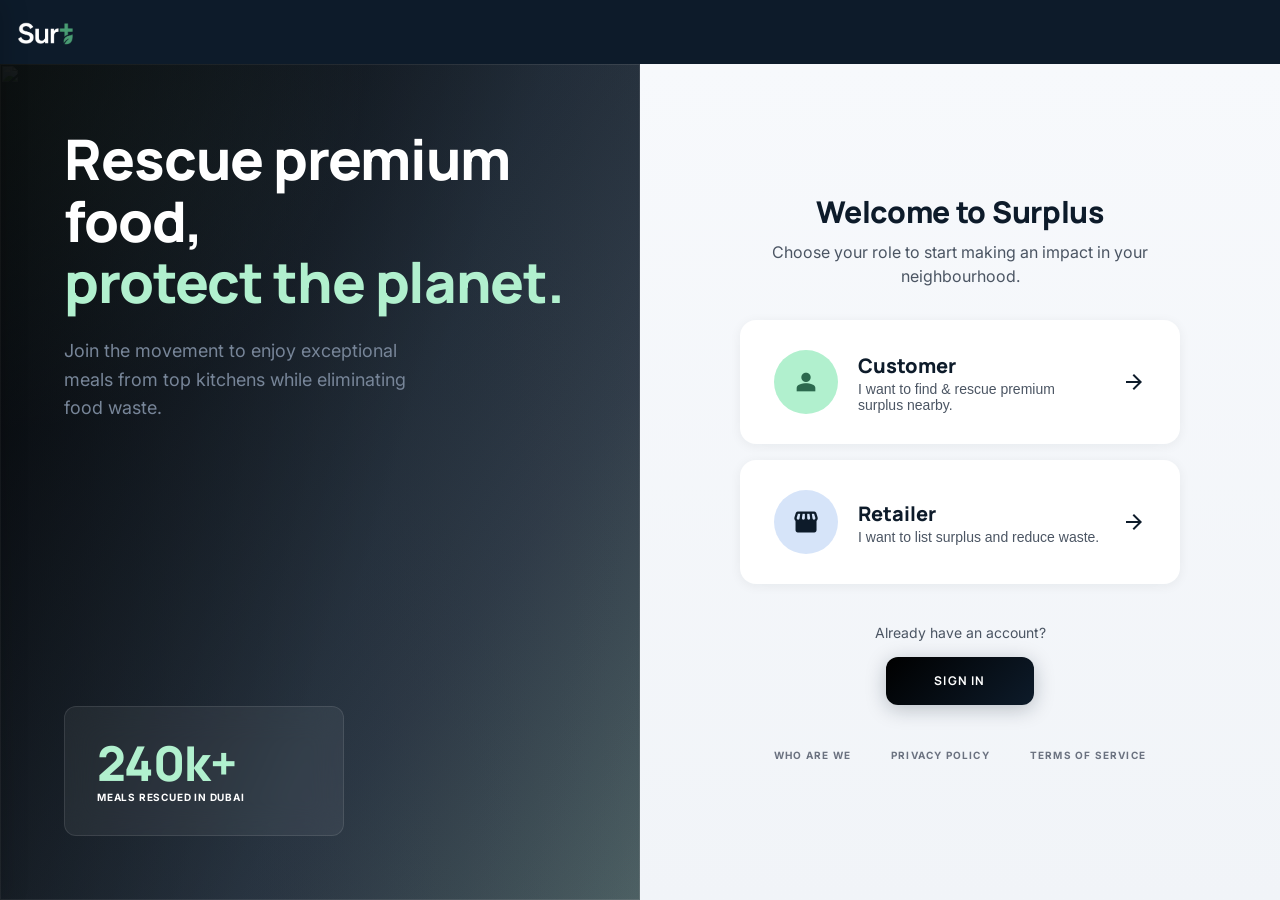
==== index.html @ e157e880 "mobile layout of fun fact box fixed" ====
<!DOCTYPE html>
<html lang="en">

<head>
    <meta charset="UTF-8" />
    <meta name="viewport" content="width=device-width, initial-scale=1.0, viewport-fit=cover" />
    <title>Sur+ | The Curated Surplus</title>

    <!-- Fonts -->
    <link rel="preconnect" href="https://fonts.googleapis.com" />
    <link rel="preconnect" href="https://fonts.gstatic.com" crossorigin />
    <link
        href="https://fonts.googleapis.com/css2?family=Manrope:wght@400;600;700;800&family=Inter:wght@400;500;600;700&display=swap"
        rel="stylesheet" />
    <link href="https://fonts.googleapis.com/css2?family=Material+Symbols+Outlined:wght,FILL@100..700,0..1&display=swap"
        rel="stylesheet" />

    <!-- Design System -->
    <link rel="stylesheet" href="styles.css?v=20260423-mobile-nav-fix" />

    <style>
        /* ── Page-specific overrides / extras ─────────────── */

        #page-onboarding>main {
            position: relative;
            overflow: hidden;
            background:
                radial-gradient(circle at top left, rgba(174, 238, 203, 0.2), transparent 24%),
                linear-gradient(125deg, rgba(3, 10, 18, 0.94) 0%, rgba(13, 27, 42, 0.8) 46%, rgba(45, 106, 79, 0.58) 100%),
                url("https://images.unsplash.com/photo-1504674900247-0877df9cc836?auto=format&fit=crop&w=1400&q=80") center/cover no-repeat;
        }

        #page-onboarding>main::before {
            content: "";
            position: absolute;
            inset: 0 50% 0 0;
            background: linear-gradient(90deg, rgba(3, 10, 18, 0.18) 0%, rgba(3, 10, 18, 0.04) 100%);
            pointer-events: none;
        }

        /* Onboarding split layout */
        #page-onboarding .split-left {
            position: relative;
            overflow: hidden;
            isolation: isolate;
        }

        #page-onboarding .split-left .overlay-img {
            position: absolute;
            inset: 0;
            width: 100%;
            height: 100%;
            object-fit: cover;
            opacity: 0.18;
            filter: saturate(0.95);
        }

        #page-onboarding .split-left .overlay-gradient {
            position: absolute;
            inset: 0;
            background: linear-gradient(110deg, rgba(0, 0, 0, 0.72) 0%, rgba(13, 27, 42, 0.3) 58%, rgba(13, 27, 42, 0.08) 100%);
        }

        #page-onboarding .stat-glass {
            background: rgba(255, 255, 255, 0.06);
            backdrop-filter: blur(16px);
            -webkit-backdrop-filter: blur(16px);
            border: 1px solid rgba(255, 255, 255, 0.1);
            border-radius: var(--radius-xl);
            padding: 2rem;
            max-width: 280px;
        }

        /* Role icon containers */
        .role-icon-resident {
            width: 64px;
            height: 64px;
            flex-shrink: 0;
            background: var(--color-secondary-fixed);
            color: var(--color-secondary);
            border-radius: 50%;
            display: flex;
            align-items: center;
            justify-content: center;
        }

        .role-icon-retailer {
            width: 64px;
            height: 64px;
            flex-shrink: 0;
            background: var(--color-primary-fixed);
            color: var(--color-primary-container);
            border-radius: 50%;
            display: flex;
            align-items: center;
            justify-content: center;
        }

        /* Browse: category grid */
        .category-card {
            position: relative;
            aspect-ratio: 1;
            border-radius: var(--radius-xl);
            overflow: hidden;
            cursor: pointer;
        }

        .category-card img {
            width: 100%;
            height: 100%;
            object-fit: cover;
            transition: transform 500ms ease;
        }

        .category-card:hover img {
            transform: scale(1.07);
        }

        .category-card .cat-overlay {
            position: absolute;
            inset: 0;
            background: linear-gradient(to top, rgba(13, 27, 42, 0.8) 0%, transparent 60%);
        }

        .category-card .cat-label {
            position: absolute;
            bottom: 0.75rem;
            left: 0.75rem;
            color: white;
            font-weight: 700;
            font-size: 0.9375rem;
        }

        /* Browse: listing card */
        .listing-card {
            background: var(--color-surface-container-lowest);
            border-radius: var(--radius-2xl);
            padding: 1.25rem;
            display: flex;
            flex-direction: column;
            gap: 1rem;
            box-shadow: var(--shadow-card);
            position: relative;
            transition: box-shadow var(--transition-base);
        }

        .listing-card:hover {
            box-shadow: var(--shadow-elevated);
        }

        @media (min-width: 480px) {
            .listing-card {
                flex-direction: row;
            }
        }

        .listing-card .listing-img {
            width: 100%;
            height: 9rem;
            flex-shrink: 0;
            border-radius: var(--radius-xl);
            overflow: hidden;
        }

        @media (min-width: 480px) {
            .listing-card .listing-img {
                width: 8rem;
                height: 8rem;
            }
        }

        .listing-card .listing-img img {
            width: 100%;
            height: 100%;
            object-fit: cover;
            transition: transform 400ms ease;
        }

        .listing-card:hover .listing-img img {
            transform: scale(1.05);
        }

        /* Map section */
        .map-section {
            position: relative;
            width: 100%;
            margin: 0;
            height: 320px;
            border-radius: var(--radius-3xl);
            overflow: hidden;
            box-shadow: var(--shadow-card);
        }

        .map-section img {
            width: 100%;
            height: 100%;
            object-fit: cover;
            filter: grayscale(0.7) opacity(0.85);
            transform: scale(3.5);
            transform-origin: center center;
        }

        /* Product hero */
        .product-hero {
            aspect-ratio: 4/5;
            border-radius: var(--radius-3xl);
            overflow: hidden;
            background: var(--color-surface-container);
            box-shadow: var(--shadow-elevated);
        }

        @media (min-width: 768px) {
            .product-hero {
                aspect-ratio: 16/10;
            }
        }

        /* Impact collectible */
        .sticker {
            width: 40px;
            height: 56px;
            border-radius: var(--radius-md);
            display: flex;
            align-items: center;
            justify-content: center;
            font-size: 0.875rem;
        }

        .sticker.locked {
            background: rgba(107, 114, 128, 0.15);
            border: 2px dashed rgba(107, 114, 128, 0.3);
        }

        .sticker.earned {
            border: 1px solid rgba(255, 255, 255, 0.2);
            box-shadow: 0 2px 8px rgba(0, 0, 0, 0.15);
        }

        .sticker.active {
            width: 44px;
            height: 64px;
            margin-top: -4px;
            border: 2px solid white;
            box-shadow: 0 0 15px rgba(59, 130, 246, 0.6);
            z-index: 2;
        }

        /* Retailer: circular progress */
        .circular-progress svg {
            transform: rotate(-90deg);
        }

        /* Ping animation */
        @keyframes ping {

            75%,
            100% {
                transform: scale(1.6);
                opacity: 0;
            }
        }

        .ping-anim {
            animation: ping 1.5s cubic-bezier(0, 0, 0.2, 1) infinite;
        }

        /* Pulse card (onboarding error) */
        @keyframes pulseCard {

            0%,
            100% {
                box-shadow: var(--shadow-float);
            }

            50% {
                box-shadow: 0 0 0 3px var(--color-secondary);
            }
        }

        /* Desktop top nav links */
        .top-bar-nav-link {
            color: rgba(255, 255, 255, 0.7);
            text-decoration: none;
            font-size: 0.875rem;
            font-weight: 500;
            padding: 0.25rem 0.75rem;
            border-radius: var(--radius-lg);
            transition: all var(--transition-base);
            cursor: pointer;
        }

        .top-bar-nav-link:hover {
            background: rgba(255, 255, 255, 0.1);
            color: white;
        }

        .top-bar-nav-link.active {
            color: white;
            font-weight: 700;
        }

        /* Notification badge */
        .notif-badge {
            position: absolute;
            top: 6px;
            right: 6px;
            width: 8px;
            height: 8px;
            background: #ef4444;
            border-radius: 50%;
            border: 2px solid var(--color-primary-container);
        }

        /* Checkout collection/payment cards */
        .info-card {
            background: var(--color-surface-container-low);
            border-radius: var(--radius-xl);
            padding: 1.25rem;
        }

        .info-card.mint-accent {
            border-left: 4px solid var(--color-secondary);
        }

        .info-card.navy-accent {
            border-left: 4px solid var(--color-primary-container);
        }

        /* Playful community impact card */
        .community-impact-card {
            position: relative;
            overflow: hidden;
            background:
                radial-gradient(circle at top right, rgba(255, 255, 255, 0.18), transparent 30%),
                linear-gradient(140deg, #0f2740 0%, #15466e 52%, #1f7a8c 100%);
            color: white;
            padding: 1rem 1.1rem;
            border-radius: 1.5rem;
            display: grid;
            grid-template-columns: auto 1fr auto;
            align-items: center;
            gap: 0.9rem;
            box-shadow: 0 14px 28px rgba(13, 27, 42, 0.16);
        }

        .community-impact-card::before {
            content: "";
            position: absolute;
            inset: auto -12% -60% auto;
            width: 140px;
            height: 140px;
            border-radius: 50%;
            background: radial-gradient(circle, rgba(177, 240, 206, 0.2) 0%, transparent 70%);
            pointer-events: none;
        }

        .community-impact-avatar {
            position: relative;
            z-index: 1;
            width: 3rem;
            height: 3rem;
            border-radius: 1rem;
            display: flex;
            align-items: center;
            justify-content: center;
            background: rgba(255, 255, 255, 0.16);
            border: 1px solid rgba(255, 255, 255, 0.16);
            font-size: 1.45rem;
            box-shadow: inset 0 1px 0 rgba(255, 255, 255, 0.18);
        }

        .community-impact-content {
            position: relative;
            z-index: 1;
            min-width: 0;
        }

        .community-impact-heading {
            color: #b1f0ce;
            font-size: 0.68rem;
            font-weight: 700;
            letter-spacing: 0.1em;
            text-transform: uppercase;
            margin-bottom: 0.35rem;
        }

        .community-impact-title {
            font-size: 0.9rem;
            font-weight: 500;
            line-height: 1.45;
            color: rgba(255, 255, 255, 0.88);
            max-width: 54ch;
            margin: 0;
        }

        .community-impact-title strong {
            color: white;
            font-weight: 700;
        }

        .community-impact-stat {
            position: relative;
            z-index: 1;
            min-width: 96px;
            padding: 0.55rem 0.75rem;
            border-radius: 1rem;
            background: rgba(255, 255, 255, 0.06);
            border: 1px solid rgba(255, 255, 255, 0.1);
            text-align: center;
        }

        .community-impact-stat-label {
            display: block;
            color: rgba(255, 255, 255, 0.62);
            font-size: 0.58rem;
            font-weight: 700;
            letter-spacing: 0.08em;
            text-transform: uppercase;
            margin-bottom: 0.25rem;
        }

        .community-impact-stat-value {
            font-family: var(--font-headline);
            font-size: 0.98rem;
            font-weight: 700;
            line-height: 1;
        }

        @media (max-width: 767px) {
            .community-impact-card {
                grid-template-columns: auto 1fr;
                align-items: flex-start;
                gap: 0.75rem;
                padding: 1rem;
            }

            .community-impact-avatar {
                width: 2.35rem;
                height: 2.35rem;
                border-radius: 0.8rem;
                font-size: 1.1rem;
                flex-shrink: 0;
                grid-row: 1 / span 2;
            }

            .community-impact-content {
                width: 100%;
                grid-column: 2;
            }

            .community-impact-heading {
                font-size: 0.6rem;
                margin-bottom: 0.28rem;
            }

            .community-impact-title {
                font-size: 0.82rem;
                line-height: 1.4;
                max-width: none;
            }

            .community-impact-stat {
                grid-column: 2;
                justify-self: start;
                min-width: 0;
                padding: 0.38rem 0.55rem;
                border-radius: 999px;
                background: rgba(255, 255, 255, 0.1);
                margin-top: 0.1rem;
            }

            .community-impact-stat-label {
                font-size: 0.46rem;
                margin-bottom: 0.12rem;
            }

            .community-impact-stat-value {
                font-size: 0.8rem;
            }

            .community-impact-stat {
                display: none;
            }
        }

        /* "Looking for something" CTA */
        .notify-cta {
            background: #E3EFFB;
            border-radius: 2rem;
            padding: 1.5rem;
            text-align: center;
        }

        /* Retailer bento grid */
        .retailer-listing-img {
            width: 96px;
            height: 96px;
            flex-shrink: 0;
            border-radius: var(--radius-xl);
            overflow: hidden;
        }

        .retailer-listing-img img {
            width: 100%;
            height: 100%;
            object-fit: cover;
            transition: transform 500ms ease;
        }

        #page-onboarding {
            min-height: 100dvh;
            display: none;
        }

        #page-onboarding.active {
            display: flex;
            flex-direction: column;
        }

        .onboarding-footer {
            margin-top: 2.5rem;
            text-align: center;
        }

        .onboarding-footer-links {
            margin-top: 2rem;
            display: flex;
            justify-content: center;
            gap: 0.5rem;
            flex-wrap: wrap;
        }

        .onboarding-footer-link {
            color: #6b7280;
            font-size: 0.625rem;
            letter-spacing: 0.12em;
            text-transform: uppercase;
            font-weight: 700;
            padding: 0.75rem 1rem;
            text-decoration: none;
        }

        @media (max-width: 767px) {
            #page-onboarding>main {
                background: linear-gradient(180deg, #f7f9fc 0%, #f1f4f8 100%);
            }

            #page-onboarding>main::before {
                display: none;
            }

            #page-onboarding>main>section:last-child {
                background: transparent !important;
                padding: 2rem 1.25rem 2.5rem !important;
            }

            .onboarding-footer {
                margin-top: 3.25rem;
            }

            .onboarding-footer-links {
                margin-top: 2.5rem;
                gap: 0.25rem;
            }

            .onboarding-footer-link {
                padding: 0.6rem 0.7rem;
                font-size: 0.58rem;
                letter-spacing: 0.1em;
            }
        }

        /* Scrollable pages */
        .scrollable-page {
            height: 100dvh;
            width: 100vw;
            max-width: none !important;
            margin: 0 !important;
            padding-top: calc(64px + 1rem);
            padding-bottom: 80px;
            padding-left: var(--page-pad, 1rem) !important;
            padding-right: var(--page-pad, 1rem) !important;
            overflow-y: auto;
            -webkit-overflow-scrolling: touch;
        }

        .scrollable-page:not(.retailer-main) {
            margin-left: calc(50% - 50vw) !important;
            margin-right: calc(50% - 50vw) !important;
        }

        .scrollable-page.retailer-main {
            --retailer-offset: 0px;
            width: calc(100vw - var(--retailer-offset));
            margin-left: var(--retailer-offset) !important;
            margin-right: 0 !important;
        }

        .scrollable-page>* {
            max-width: var(--page-max, 800px);
            margin-left: auto;
            margin-right: auto;
        }

        .scrollable-page > *:first-child {
            margin-top: 0 !important;
        }

        .scrollable-page > *:last-child {
            margin-bottom: 0 !important;
        }

        /* ── Back button ──────────────────────────────── */
        .back-btn {
            background: none;
            border: none;
            color: white;
            cursor: pointer;
            padding: 0.5rem;
            border-radius: 50%;
            display: flex;
            align-items: center;
            justify-content: center;
            transition: background var(--transition-base);
        }

        .back-btn:hover {
            background: rgba(255, 255, 255, 0.1);
        }

        .back-btn:active {
            transform: scale(0.88);
        }

        /* Search icon in input */
        .search-wrapper {
            position: relative;
        }

        .search-wrapper .search-icon {
            position: absolute;
            left: 1rem;
            top: 50%;
            transform: translateY(-50%);
            color: var(--color-on-surface-variant);
            pointer-events: none;
        }

        /* ── Allergen badge ──────────────────────────── */
        .allergen-badge {
            display: flex;
            align-items: center;
            gap: 0.5rem;
            background: rgba(255, 218, 214, 0.4);
            border: 1px solid rgba(186, 26, 26, 0.2);
            color: #93000a;
            padding: 0.5rem 1rem;
            border-radius: var(--radius-xl);
            font-size: 0.875rem;
            font-weight: 700;
        }

        @media (max-width: 1023px) {
            .top-bar.top-bar-with-nav {
                height: var(--nav-h);
                min-height: var(--nav-h);
                flex-wrap: nowrap;
                padding-top: 0;
                padding-bottom: 0;
            }

            .top-bar.top-bar-with-nav .top-bar-nav {
                display: none !important;
            }

            .bottom-nav {
                display: flex !important;
            }

            #page-browse .scrollable-page,
            #page-impact .scrollable-page,
            #page-retailer .scrollable-page {
                padding-top: calc(var(--nav-h) + 1rem) !important;
                padding-bottom: calc(var(--bottom-h) + 1.75rem) !important;
            }
        }
    </style>
</head>

<body>

    <!-- ═══════════════════════════════════════════════════
     MOBILE SIDEBAR DRAWER
═════════════════════════════════════════════════════ -->
    <div id="sidebar-overlay" class="sidebar-overlay"></div>
    <nav id="mobile-sidebar" class="mobile-sidebar">
        <div style="display:flex;align-items:center;justify-content:space-between;margin-bottom:2rem;">
            <img src="logo.png" alt="Sur+" style="height:2rem; cursor:pointer;" onclick="navigate('onboarding')" />
            <button onclick="closeSidebar()" style="background:none;border:none;cursor:pointer;padding:0.5rem;"
                aria-label="Close menu">
                <span class="material-symbols-outlined" style="color:#191c1d;">close</span>
            </button>
        </div>
        <div style="display:flex;flex-direction:column;gap:0.375rem;">
            <a href="#" class="sidebar-nav-item" onclick="navigate('browse');closeSidebar();">
                <span class="material-symbols-outlined">home</span> Browse
            </a>
            <a href="#" class="sidebar-nav-item" onclick="navigate('impact');closeSidebar();">
                <span class="material-symbols-outlined">eco</span> Impact
            </a>
            <a href="#" class="sidebar-nav-item" onclick="navigate('retailer');closeSidebar();">
                <span class="material-symbols-outlined">storefront</span> Retailer Dashboard
            </a>
            <a href="#" class="sidebar-nav-item" onclick="navigate('onboarding');closeSidebar();">
                <span class="material-symbols-outlined">logout</span> Sign Out
            </a>
        </div>
        <div
            style="margin-top:auto;background:var(--color-surface-container-low);border-radius:var(--radius-xl);padding:1rem;">
            <div class="label-sm" style="color:var(--color-on-surface-variant);margin-bottom:0.25rem;">Account</div>
            <div style="font-weight:700;font-size:0.875rem;">Ahmed Al Rashidi</div>
            <div style="font-size:0.75rem;color:var(--color-on-surface-variant);">ahmed@example.com</div>
        </div>
    </nav>


    <!-- ═══════════════════════════════════════════════════
     PAGE 1: ONBOARDING / ROLE SELECTION
═════════════════════════════════════════════════════ -->
    <div id="page-onboarding" class="page">

        <!-- Header -->
        <header
            style="background:var(--color-primary-container);padding:0 1rem;height:64px;display:flex;align-items:center;position:sticky;top:0;z-index:100;">
            <img src="logo.png" alt="Sur+" class="top-bar-logo" />
        </header>

        <!-- Split layout -->
        <main style="display:flex;flex-direction:row;align-items:stretch;height:calc(100vh - 64px);min-height:calc(100vh - 64px);">

            <!-- LEFT: Branding (desktop only) -->
            <section class="split-left hide-sm"
                style="width:50%;display:flex;flex-direction:column;justify-content:space-between;padding:4rem;">
                <img class="overlay-img"
                    src="https://images.unsplash.com/photo-1542838132-92c53300491e?auto=format&fit=crop&w=1200&q=80"
                    alt="" />
                <div class="overlay-gradient"></div>
                <div style="position:relative;z-index:2;">
                    <h1
                        style="font-family:var(--font-headline);font-size:3.5rem;font-weight:800;color:white;line-height:1.1;letter-spacing:-0.02em;margin-bottom:1.5rem;">
                        Rescue premium food,<br />
                        <span style="color:var(--color-secondary-fixed);">protect the planet.</span>
                    </h1>
                    <p
                        style="color:var(--color-on-primary-container);font-size:1.125rem;max-width:380px;line-height:1.6;">
                        Join the movement to enjoy exceptional meals from top kitchens while eliminating food waste.
                    </p>
                </div>
                <div class="stat-glass" style="position:relative;z-index:2;">
                    <div
                        style="font-family:var(--font-headline);font-size:3rem;font-weight:800;color:var(--color-secondary-fixed);letter-spacing:-0.02em;line-height:1;">
                        240k+</div>
                    <div class="label-sm" style="color:white;margin-top:0.25rem;">Meals Rescued in Dubai</div>
                </div>
            </section>

            <!-- RIGHT: Role selection -->
            <section
                style="flex:1;background:linear-gradient(180deg, #f7f9fc 0%, #f1f4f8 100%);display:flex;align-items:center;justify-content:center;padding:1.5rem;">
                <div style="width:100%;max-width:440px;">

                    <!-- Heading -->
                    <div style="margin-bottom:2rem;text-align:center;">
                        <h2
                            style="font-family:var(--font-headline);font-size:1.875rem;font-weight:800;color:var(--color-primary-container);letter-spacing:-0.01em;margin-bottom:0.5rem;">
                            Welcome to Surplus</h2>
                        <p style="color:#4b5563;font-size:1rem;line-height:1.5;">Choose your role to start making an
                            impact in your neighbourhood.</p>
                    </div>

                    <!-- Role cards -->
                    <div style="display:flex;flex-direction:column;gap:1rem;" id="role-selector">

                        <!-- Customer -->
                        <button class="role-card" data-role="resident" onclick="selectRole(this)">
                            <div class="role-icon-resident">
                                <span class="material-symbols-outlined icon-fill"
                                    style="font-size:1.75rem;">person</span>
                            </div>
                            <div style="flex:1;min-width:0;">
                                <div
                                    style="font-family:var(--font-headline);font-size:1.25rem;font-weight:800;color:var(--color-primary-container);">
                                    Customer</div>
                                <div style="font-size:0.875rem;color:#4b5563;margin-top:0.125rem;">I want to find &amp;
                                    rescue premium surplus nearby.</div>
                            </div>
                            <span class="material-symbols-outlined arrow-icon"
                                style="color:var(--color-primary-container);flex-shrink:0;">arrow_forward</span>
                        </button>

                        <!-- Retailer -->
                        <button class="role-card" data-role="retailer" onclick="selectRole(this)">
                            <div class="role-icon-retailer">
                                <span class="material-symbols-outlined icon-fill"
                                    style="font-size:1.75rem;">storefront</span>
                            </div>
                            <div style="flex:1;min-width:0;">
                                <div
                                    style="font-family:var(--font-headline);font-size:1.25rem;font-weight:800;color:var(--color-primary-container);">
                                    Retailer</div>
                                <div style="font-size:0.875rem;color:#4b5563;margin-top:0.125rem;">I want to list
                                    surplus and reduce waste.</div>
                            </div>
                            <span class="material-symbols-outlined arrow-icon"
                                style="color:var(--color-primary-container);flex-shrink:0;">arrow_forward</span>
                        </button>
                    </div>

                    <!-- Continue CTA Removed -->
                    <div style="margin-top:1.5rem; display:none;">
                    </div>

                    <!-- Footer -->
                    <div class="onboarding-footer">
                        <p style="font-size:0.875rem;color:#4b5563;margin-bottom:1rem;">Already have an account?</p>
                        <button class="btn btn-primary"
                            style="border-radius:var(--radius-xl);font-size:0.75rem;letter-spacing:0.1em;text-transform:uppercase;padding:0 3rem;height:48px;"
                            onclick="signInAsCustomer()">
                            Sign In
                        </button>
                        <div class="onboarding-footer-links">
                            <a href="#"
                                class="onboarding-footer-link"
                                onmouseover="this.style.color='#000'" onmouseout="this.style.color='#6b7280'">Who
                                Are We</a>
                            <a href="#"
                                class="onboarding-footer-link"
                                onmouseover="this.style.color='#000'" onmouseout="this.style.color='#6b7280'">Privacy
                                Policy</a>
                            <a href="#"
                                class="onboarding-footer-link"
                                onmouseover="this.style.color='#000'" onmouseout="this.style.color='#6b7280'">Terms of
                                Service</a>
                        </div>
                    </div>

                </div>
            </section>
        </main>
    </div><!-- /page-onboarding -->


    <!-- ═══════════════════════════════════════════════════
     PAGE 2: BROWSE HUB
═════════════════════════════════════════════════════ -->
    <div id="page-browse" class="page">

        <!-- Top Bar -->
        <header class="top-bar top-bar-with-nav" style="justify-content:space-between;">
            <div style="display:flex;align-items:center;gap:1rem;">
                <!-- Hamburger removed -->
                <img src="logo.png" alt="Sur+" class="top-bar-logo" style="cursor:pointer;"
                    onclick="navigate('onboarding')" />
            </div>
            <!-- Desktop nav -->
            <nav class="top-bar-nav">
                <a class="top-bar-nav-link active" onclick="navigate('browse')" data-nav-page="browse">Home</a>
                <a class="top-bar-nav-link" onclick="navigate('impact')" data-nav-page="impact">Impact</a>
                <a class="top-bar-nav-link" onclick="showToast('Account coming soon!')">Account</a>
            </nav>
            <div style="display:flex;align-items:center;gap:0.5rem;">
                <div class="persona-toggle" onclick="togglePersona()" data-role="resident" title="Toggle persona">
                    <div class="toggle-bg"></div>
                    <span class="toggle-label resident">C</span>
                    <span class="toggle-label retailer">R</span>
                </div>
                <button class="top-bar-icon" style="position:relative;" aria-label="Notifications"
                    onclick="showToast('No new notifications.')">
                    <span class="material-symbols-outlined">notifications</span>
                    <div class="notif-badge"></div>
                </button>
            </div>
        </header>

        <nav class="bottom-nav" aria-label="Customer navigation">
            <button class="nav-item active" type="button" onclick="navigate('browse')" data-nav-page="browse">
                <span class="material-symbols-outlined">home</span>
                <span>Home</span>
            </button>
            <button class="nav-item" type="button" onclick="navigate('impact')" data-nav-page="impact">
                <span class="material-symbols-outlined">eco</span>
                <span>Impact</span>
            </button>
            <button class="nav-item" type="button" onclick="showToast('Account coming soon!')">
                <span class="material-symbols-outlined">person</span>
                <span>Account</span>
            </button>
        </nav>

        <!-- Main content -->
        <main class="scrollable-page" style="--page-max:800px;--page-pad:1rem;">

            <!-- Search -->
            <div style="margin-top:1rem;" class="search-wrapper">
                <span class="material-symbols-outlined search-icon">search</span>
                <input class="input-field" type="text" placeholder="Search groceries or food items…"
                    onkeydown="handleSearch(event)" />
            </div>

            <!-- Quick Browse -->
            <section style="margin-top:2rem;">
                <h2
                    style="font-family:var(--font-headline);font-size:1.5rem;font-weight:700;color:var(--color-on-surface);margin-bottom:1rem;padding:0 0.25rem;">
                    Quick Browse</h2>
                <div style="display:grid;grid-template-columns:repeat(2,1fr);gap:0.75rem;">
                    <!-- Groceries -->
                    <div class="category-card" onclick="showToast('Browsing Groceries…')">
                        <img src="https://lh3.googleusercontent.com/aida-public/[base64]"
                            alt="Groceries" />
                        <div class="cat-overlay"></div>
                        <div class="cat-label">Groceries</div>
                    </div>
                    <!-- Bakery -->
                    <div class="category-card" onclick="navigate('product')">
                        <img src="https://lh3.googleusercontent.com/aida-public/[base64]"
                            alt="Bakery" />
                        <div class="cat-overlay"></div>
                        <div class="cat-label">Bakery</div>
                    </div>
                    <!-- Prepared Meals -->
                    <div class="category-card" onclick="showToast('Browsing Prepared Meals…')">
                        <img src="https://lh3.googleusercontent.com/aida-public/[base64]"
                            alt="Prepared Meals" />
                        <div class="cat-overlay"></div>
                        <div class="cat-label">Prepared Meals</div>
                    </div>
                    <!-- Desserts -->
                    <div class="category-card" onclick="showToast('Browsing Desserts…')">
                        <img src="https://images.unsplash.com/photo-1551024601-bec78aea704b?auto=format&fit=crop&w=900&q=80"
                            alt="Desserts" />
                        <div class="cat-overlay"></div>
                        <div class="cat-label">Desserts</div>
                    </div>
                </div>
            </section>

            <!-- Surplus Near You / Map -->
            <section style="margin-top:2rem;">
                <div
                    style="display:flex;justify-content:space-between;align-items:center;padding:0 0.25rem;margin-bottom:1rem;">
                    <h2 style="font-family:var(--font-headline);font-size:1.5rem;font-weight:700;">Surplus Near You</h2>
                    <button
                        style="background:none;border:none;cursor:pointer;display:flex;align-items:center;gap:0.25rem;font-size:0.875rem;font-weight:600;color:var(--color-on-surface-variant);"
                        onclick="showToast('Opening full map…')">
                        Full Screen <span class="material-symbols-outlined" style="font-size:1rem;">open_in_full</span>
                    </button>
                </div>
                <div class="map-section">
                    <img src="map.png" alt="Map" style="width:100%;height:100%;object-fit:cover;" />
                    <!-- Price pins -->
                    <div class="map-pin" style="top:25%;left:33%;">
                        <div class="map-pin-label" style="animation:pulse 2s ease infinite;">AED 5.00</div>
                        <div class="map-pin-tail"></div>
                    </div>
                    <div class="map-pin" style="bottom:30%;right:22%;">
                        <div class="map-pin-label">AED 8.50</div>
                        <div class="map-pin-tail"></div>
                    </div>
                    <div class="map-pin" style="top:48%;right:48%;">
                        <div class="map-pin-label">AED 4.20</div>
                        <div class="map-pin-tail"></div>
                    </div>
                </div>
            </section>

            <!-- Nearby Listings -->
            <section style="margin-top:2rem;">
                <div style="display:flex;flex-direction:column;gap:1rem;">

                    <!-- Listing 1: Green Valley -->
                    <div class="listing-card" onclick="navigate('product')">
                        <div class="listing-img">
                            <img src="organic_box.png"
                                alt="Green Valley" />
                        </div>
                        <div
                            style="flex:1;display:flex;flex-direction:column;justify-content:space-between;min-width:0;">
                            <div>
                                <div
                                    style="display:flex;align-items:flex-start;justify-content:space-between;margin-bottom:0.25rem;">
                                    <h3
                                        style="font-family:var(--font-headline);font-size:1.0625rem;font-weight:700;color:var(--color-primary-container);">
                                        Green Valley Market</h3>
                                    <div class="chip-verified" style="margin-left:0.5rem;flex-shrink:0;">
                                        <span class="material-symbols-outlined icon-fill"
                                            style="font-size:0.75rem;">verified</span>VERIFIED
                                    </div>
                                </div>
                                <p style="color:var(--color-on-surface-variant);font-weight:500;font-size:0.9375rem;">
                                    Organic Surplus Bag</p>
                                <div
                                    style="display:flex;align-items:center;gap:0.75rem;margin-top:0.375rem;font-size:0.8125rem;color:var(--color-on-surface-variant);">
                                    <span style="display:flex;align-items:center;gap:0.25rem;"><span
                                            class="material-symbols-outlined" style="font-size:1rem;">near_me</span> 0.4
                                        km</span>
                                    <span style="display:flex;align-items:center;gap:0.25rem;"><span
                                            class="material-symbols-outlined" style="font-size:1rem;">schedule</span>
                                        Best before: 24/10/26</span>
                                </div>
                                <div style="display:flex;align-items:center;flex-wrap:wrap;gap:0.375rem;margin-top:0.5rem;">
                                    <span style="display:inline-flex;align-items:center;gap:0.25rem;background:#ecfdf5;color:#065f46;padding:0.2rem 0.625rem;border-radius:999px;font-size:0.6875rem;font-weight:700;"><span class="material-symbols-outlined" style="font-size:0.875rem;">local_fire_department</span>Prepared today</span>
                                    <span style="display:inline-flex;align-items:center;gap:0.25rem;background:#eff6ff;color:#1e40af;padding:0.2rem 0.625rem;border-radius:999px;font-size:0.6875rem;font-weight:700;"><span class="material-symbols-outlined" style="font-size:0.875rem;">schedule</span>Pickup: 5–7 PM</span>
                                    <span style="display:inline-flex;align-items:center;gap:0.25rem;background:#fef3c7;color:#92400e;padding:0.2rem 0.625rem;border-radius:999px;font-size:0.6875rem;font-weight:700;"><span class="material-symbols-outlined" style="font-size:0.875rem;">inventory_2</span>3 bags left</span>
                                </div>
                            </div>
                            <div
                                style="display:flex;align-items:center;justify-content:space-between;margin-top:0.875rem;">
                                <div style="display:flex;align-items:baseline;gap:0.5rem;">
                                    <span
                                        style="font-size:1.5rem;font-weight:900;color:var(--color-primary-container);">AED
                                        7.50</span>
                                    <span
                                        style="font-size:0.75rem;color:var(--color-on-surface-variant);text-decoration:line-through;">AED
                                        22.00</span>
                                </div>
                                <button class="btn btn-primary"
                                    style="height:44px;padding:0 1.25rem;border-radius:var(--radius-xl);font-size:0.875rem;"
                                    onclick="event.stopPropagation();navigate('product')">
                                    Reserve
                                </button>
                            </div>
                        </div>
                    </div>

                    <!-- Listing 2: Blueberry Hills -->
                    <div class="listing-card" onclick="navigate('product')">
                        <div class="listing-img">
                            <img src="pastry_bag.png"
                                alt="Blueberry Hills" />
                        </div>
                        <div
                            style="flex:1;display:flex;flex-direction:column;justify-content:space-between;min-width:0;">
                            <div>
                                <div
                                    style="display:flex;align-items:flex-start;justify-content:space-between;margin-bottom:0.25rem;">
                                    <h3
                                        style="font-family:var(--font-headline);font-size:1.0625rem;font-weight:700;color:var(--color-primary-container);">
                                        Blueberry Hills Bakery</h3>
                                    <div class="chip-verified" style="margin-left:0.5rem;flex-shrink:0;">
                                        <span class="material-symbols-outlined icon-fill"
                                            style="font-size:0.75rem;">verified</span>VERIFIED
                                    </div>
                                </div>
                                <p style="color:var(--color-on-surface-variant);font-weight:500;font-size:0.9375rem;">
                                    Mixed Pastry Bag (Large)</p>
                                <div
                                    style="display:flex;align-items:center;gap:0.75rem;margin-top:0.375rem;font-size:0.8125rem;color:var(--color-on-surface-variant);">
                                    <span style="display:flex;align-items:center;gap:0.25rem;"><span
                                            class="material-symbols-outlined" style="font-size:1rem;">near_me</span> 1.2
                                        km</span>
                                    <span style="display:flex;align-items:center;gap:0.25rem;"><span
                                            class="material-symbols-outlined" style="font-size:1rem;">schedule</span>
                                        Best before: 24/10/26</span>
                                </div>
                                <div style="display:flex;align-items:center;flex-wrap:wrap;gap:0.375rem;margin-top:0.5rem;">
                                    <span style="display:inline-flex;align-items:center;gap:0.25rem;background:#ecfdf5;color:#065f46;padding:0.2rem 0.625rem;border-radius:999px;font-size:0.6875rem;font-weight:700;"><span class="material-symbols-outlined" style="font-size:0.875rem;">local_fire_department</span>Prepared today</span>
                                    <span style="display:inline-flex;align-items:center;gap:0.25rem;background:#eff6ff;color:#1e40af;padding:0.2rem 0.625rem;border-radius:999px;font-size:0.6875rem;font-weight:700;"><span class="material-symbols-outlined" style="font-size:0.875rem;">schedule</span>Pickup: 6–8 PM</span>
                                    <span style="display:inline-flex;align-items:center;gap:0.25rem;background:#fef3c7;color:#92400e;padding:0.2rem 0.625rem;border-radius:999px;font-size:0.6875rem;font-weight:700;"><span class="material-symbols-outlined" style="font-size:0.875rem;">inventory_2</span>8 bags left</span>
                                </div>
                            </div>
                            <div
                                style="display:flex;align-items:center;justify-content:space-between;margin-top:0.875rem;">
                                <div style="display:flex;align-items:baseline;gap:0.5rem;">
                                    <span
                                        style="font-size:1.5rem;font-weight:900;color:var(--color-primary-container);">AED
                                        4.20</span>
                                    <span
                                        style="font-size:0.75rem;color:var(--color-on-surface-variant);text-decoration:line-through;">AED
                                        15.00</span>
                                </div>
                                <button class="btn btn-primary"
                                    style="height:44px;padding:0 1.25rem;border-radius:var(--radius-xl);font-size:0.875rem;"
                                    onclick="event.stopPropagation();navigate('product')">
                                    Reserve
                                </button>
                            </div>
                        </div>
                    </div>

                </div>
            </section>

            <!-- Notify CTA -->
            <section style="margin-top:2rem;margin-bottom:1rem;">
                <div class="notify-cta">
                    <div style="display:flex;flex-direction:column;align-items:center;gap:1rem;">
                        <div
                            style="width:64px;height:64px;background:white;border-radius:var(--radius-xl);display:flex;align-items:center;justify-content:center;box-shadow:var(--shadow-card);">
                            <span class="material-symbols-outlined icon-fill"
                                style="font-size:2rem;color:var(--color-primary-container);">storefront</span>
                        </div>
                        <div>
                            <h3
                                style="font-family:var(--font-headline);font-size:1.375rem;font-weight:800;color:#1D2B3A;letter-spacing:-0.01em;">
                                Looking for something else?</h3>
                            <p
                                style="color:#6B7C93;font-size:0.9375rem;line-height:1.5;max-width:280px;margin:0.5rem auto 0;">
                                Help us grow our network. We'll notify you when new stores join.
                            </p>
                        </div>
                        <button class="btn btn-surface"
                            style="width:100%;height:48px;border-radius:var(--radius-xl);font-size:0.875rem;color:#1D2B3A;"
                            onclick="showToast('You're on the list! We'll notify you. ✅')">
                            Notify me when stores join nearby
                        </button>
                    </div>
                </div>
            </section>

        </main>

    </div><!-- /page-browse -->


    <!-- ═══════════════════════════════════════════════════
     PAGE 3: PRODUCT DETAIL
═════════════════════════════════════════════════════ -->
    <div id="page-product" class="page">

        <!-- Top Bar -->
        <header class="top-bar" style="justify-content:space-between;">
            <div style="display:flex;align-items:center;gap:0.75rem;">
                <button class="back-btn" onclick="navigate('browse')" aria-label="Back">
                    <span class="material-symbols-outlined">arrow_back</span>
                </button>
                <img src="logo.png" alt="Sur+" class="top-bar-logo" style="cursor:pointer;"
                    onclick="navigate('onboarding')" />
            </div>
            <div style="display:flex;align-items:center;gap:0.5rem;">
                <div class="persona-toggle" onclick="togglePersona()" data-role="resident" title="Toggle persona">
                    <div class="toggle-bg"></div>
                    <span class="toggle-label resident">C</span>
                    <span class="toggle-label retailer">R</span>
                </div>
                <button class="top-bar-icon" aria-label="Notifications" onclick="showToast('No new notifications.')">
                    <span class="material-symbols-outlined">notifications</span>
                </button>
            </div>
        </header>

        <!-- Main -->
        <main class="scrollable-page" style="--page-max:960px;--page-pad:1rem;padding-bottom:120px;">

            <!-- Desktop two-col layout -->
            <div style="display:grid;grid-template-columns:1fr;gap:2rem;margin-top:1rem;">
                <div style="display:grid;grid-template-columns:1fr;gap:2rem;" id="product-grid">

                    <!-- Hero image -->
                    <div class="product-hero">
                        <img src="pastry_bag.png"
                            alt="Mixed Pastry Bag" style="width:100%;height:100%;object-fit:cover;" />
                    </div>

                    <!-- Info column -->
                    <div style="display:flex;flex-direction:column;gap:1.5rem;">

                        <!-- Title & price -->
                        <div>
                            <h1
                                style="font-family:var(--font-headline);font-size:clamp(1.75rem,4vw,3rem);font-weight:800;color:var(--color-primary-container);letter-spacing:-0.01em;line-height:1.15;margin-bottom:0.75rem;">
                                Mixed Pastry Bag (Large)
                            </h1>
                            <p style="color:var(--color-on-surface-variant);line-height:1.6;font-weight:500;">
                                A curated selection of our finest surplus pastries, baked fresh this morning and ready
                                for a new home.
                            </p>
                        </div>
                        <div style="display:flex;align-items:flex-start;justify-content:space-between;gap:1.5rem;padding-bottom:1.1rem;border-bottom:1px solid rgba(196,198,204,0.35);">
                            <div style="display:flex;align-items:baseline;gap:1rem;flex-wrap:wrap;">
                                <span style="font-size:2.5rem;font-weight:900;color:var(--color-primary-container);">AED
                                    4.20</span>
                                <span style="font-size:1.125rem;text-decoration:line-through;color:#9ca3af;">AED
                                    15.00</span>
                            </div>
                            <span style="color:#92400e;font-size:0.78rem;font-weight:800;white-space:nowrap;padding-top:0.45rem;">8 bags left</span>
                        </div>

                        <!-- Product info rows -->
                        <div style="display:flex;flex-direction:column;gap:1.25rem;">

                            <!-- Inline highlights -->
                            <div style="display:flex;align-items:center;flex-wrap:wrap;gap:0.9rem 1rem;padding-bottom:1.1rem;border-bottom:1px solid rgba(196,198,204,0.35);">
                                <span style="display:inline-flex;align-items:center;gap:0.7rem;padding:0.55rem 0.95rem 0.55rem 0.65rem;background:linear-gradient(135deg,rgba(240,253,247,0.98) 0%,rgba(224,250,237,0.94) 100%);color:#065f46;border-radius:999px;border:1px solid rgba(6,95,70,0.08);box-shadow:0 8px 18px rgba(6,95,70,0.05);">
                                    <span style="width:1.9rem;height:1.9rem;border-radius:50%;background:rgba(255,255,255,0.72);display:flex;align-items:center;justify-content:center;flex-shrink:0;">
                                        <span class="material-symbols-outlined icon-fill" style="font-size:0.95rem;color:#047857;">local_fire_department</span>
                                    </span>
                                    <span style="display:flex;flex-direction:column;line-height:1.05;">
                                        <span style="font-size:0.64rem;font-weight:700;letter-spacing:0.08em;text-transform:uppercase;color:rgba(6,95,70,0.65);">Fresh today</span>
                                        <span style="font-size:0.84rem;font-weight:800;color:#065f46;margin-top:0.12rem;">Prepared today</span>
                                    </span>
                                </span>
                                <span style="display:inline-flex;align-items:center;gap:0.7rem;padding:0.55rem 0.95rem 0.55rem 0.65rem;background:linear-gradient(135deg,rgba(234,250,241,0.98) 0%,rgba(216,244,228,0.94) 100%);color:#2D6A4F;border-radius:999px;border:1px solid rgba(45,106,79,0.08);box-shadow:0 8px 18px rgba(45,106,79,0.05);">
                                    <span style="width:1.9rem;height:1.9rem;border-radius:50%;background:rgba(255,255,255,0.68);display:flex;align-items:center;justify-content:center;flex-shrink:0;">
                                        <span class="material-symbols-outlined icon-fill" style="font-size:0.95rem;color:#2D6A4F;">eco</span>
                                    </span>
                                    <span style="display:flex;flex-direction:column;line-height:1.05;">
                                        <span style="font-size:0.64rem;font-weight:700;letter-spacing:0.08em;text-transform:uppercase;color:rgba(45,106,79,0.65);">Impact</span>
                                        <span style="font-size:0.84rem;font-weight:800;color:#2D6A4F;margin-top:0.12rem;">Prevents 1.2 kg CO&#x2082;</span>
                                    </span>
                                </span>
                            </div>

                            <!-- Meta rows -->
                            <div style="display:grid;grid-template-columns:1fr 1fr 1fr;gap:1.25rem;padding-bottom:0.2rem;">
                                <div style="display:flex;flex-direction:column;gap:0.35rem;">
                                    <div style="display:flex;align-items:center;gap:0.45rem;">
                                        <span class="material-symbols-outlined" style="color:var(--color-on-surface-variant);font-size:1rem;">restaurant</span>
                                        <span style="font-size:0.58rem;font-weight:700;letter-spacing:0.08em;text-transform:uppercase;color:var(--color-on-surface-variant);">Best before</span>
                                    </div>
                                    <div style="font-family:var(--font-headline);font-size:1.18rem;font-weight:800;color:var(--color-primary-container);letter-spacing:-0.01em;">24/10/26</div>
                                </div>
                                <div style="display:flex;flex-direction:column;gap:0.35rem;">
                                    <div style="display:flex;align-items:center;gap:0.45rem;">
                                        <span class="material-symbols-outlined icon-fill" style="color:#1d4ed8;font-size:1rem;">schedule</span>
                                        <span style="font-size:0.58rem;font-weight:700;letter-spacing:0.08em;text-transform:uppercase;color:var(--color-on-surface-variant);">Pickup time</span>
                                    </div>
                                    <div style="font-family:var(--font-headline);font-size:1.18rem;font-weight:800;color:var(--color-primary-container);letter-spacing:-0.01em;">6&#x2013;8 PM</div>
                                </div>
                                <div style="display:flex;flex-direction:column;gap:0.35rem;">
                                    <div style="display:flex;align-items:center;gap:0.45rem;">
                                        <span class="material-symbols-outlined" style="color:var(--color-on-surface-variant);font-size:1rem;">timer</span>
                                        <span style="font-size:0.58rem;font-weight:700;letter-spacing:0.08em;text-transform:uppercase;color:var(--color-on-surface-variant);">Listing expires</span>
                                    </div>
                                    <div style="font-family:var(--font-headline);font-size:1.18rem;font-weight:800;color:var(--color-primary-container);letter-spacing:-0.01em;">24/10/26</div>
                                </div>
                            </div>

                        </div>

                        <!-- Details & allergens -->
                        <div style="padding-top:0.25rem;">
                            <div style="margin-bottom:1.5rem;">
                                <h2 class="label-md" style="color:var(--color-primary-container);margin-bottom:1rem;">
                                    Potential Items</h2>
                                <ul style="list-style:none;display:flex;flex-direction:column;gap:0.75rem;">
                                    <li
                                        style="display:flex;align-items:center;gap:0.75rem;color:var(--color-on-surface-variant);font-weight:500;">
                                        <span
                                            style="width:6px;height:6px;border-radius:50%;background:#539072;flex-shrink:0;"></span>
                                        Butter Croissants &amp; Pain au Chocolat
                                    </li>
                                    <li
                                        style="display:flex;align-items:center;gap:0.75rem;color:var(--color-on-surface-variant);font-weight:500;">
                                        <span
                                            style="width:6px;height:6px;border-radius:50%;background:#539072;flex-shrink:0;"></span>
                                        Fruit Danishes &amp; Almond Twists
                                    </li>
                                    <li
                                        style="display:flex;align-items:center;gap:0.75rem;color:var(--color-on-surface-variant);font-weight:500;">
                                        <span
                                            style="width:6px;height:6px;border-radius:50%;background:#539072;flex-shrink:0;"></span>
                                        Artisanal Muffins &amp; Scones
                                    </li>
                                    <li
                                        style="display:flex;align-items:center;gap:0.75rem;color:var(--color-on-surface-variant);font-weight:500;">
                                        <span
                                            style="width:6px;height:6px;border-radius:50%;background:#539072;flex-shrink:0;"></span>
                                        Seasonal Pastry Specials
                                    </li>
                                </ul>
                            </div>
                            <div style="padding-top:1.25rem;border-top:1px solid rgba(196,198,204,0.28);">
                                <h2 class="label-md"
                                    style="color:var(--color-primary-container);margin-bottom:0.75rem;">Allergens</h2>
                                <div class="allergen-badge">
                                    <span class="material-symbols-outlined icon-fill"
                                        style="font-size:1rem;">warning</span>
                                    Contains Gluten, Dairy, &amp; Nuts
                                </div>
                            </div>
                        </div>

                        <!-- Map / location -->
                        <div style="display:flex;flex-direction:column;gap:1rem;">
                            <div
                                style="position:relative;border-radius:var(--radius-3xl);overflow:hidden;aspect-ratio:16/9;">
                                <img src="map.png" alt="Map" style="width:100%;height:100%;object-fit:cover;" />
                                <div
                                    style="position:absolute;inset:0;background:linear-gradient(to top,rgba(13,27,42,0.4),transparent);">
                                </div>
                                <div
                                    style="position:absolute;bottom:1rem;left:1rem;right:1rem;background:white;border-radius:var(--radius-xl);padding:1rem;display:flex;align-items:center;justify-content:space-between;box-shadow:0 4px 16px rgba(0,0,0,0.12);">
                                    <div>
                                        <div class="label-sm"
                                            style="color:var(--color-on-surface-variant);margin-bottom:0.125rem;">
                                            Pick-up Location</div>
                                        <div
                                            style="font-family:var(--font-headline);font-weight:700;color:var(--color-primary-container);">
                                            Blueberry Hills, Downtown</div>
                                    </div>
                                    <div
                                        style="background:var(--color-primary-container);color:white;padding:0.25rem 0.625rem;border-radius:var(--radius-lg);font-size:0.75rem;font-weight:800;">
                                        1.2 KM</div>
                                </div>
                            </div>
                            <div
                                style="display:flex;align-items:center;justify-content:space-between;padding:1.25rem;background:rgba(225,227,228,0.4);border-radius:var(--radius-3xl);">
                                <div style="display:flex;align-items:center;gap:1rem;">
                                    <div
                                        style="width:48px;height:48px;border-radius:50%;background:var(--color-primary-container);display:flex;align-items:center;justify-content:center;">
                                        <span class="material-symbols-outlined" style="color:white;">storefront</span>
                                    </div>
                                    <div>
                                        <div style="font-weight:700;color:var(--color-primary-container);">Blueberry
                                            Hills Bakery</div>
                                        <div style="font-size:0.875rem;color:var(--color-on-surface-variant);">Closes at
                                            7:30 PM</div>
                                    </div>
                                </div>
                                <button
                                    style="background:none;border:none;cursor:pointer;width:44px;height:44px;border-radius:50%;display:flex;align-items:center;justify-content:center;transition:background var(--transition-base);"
                                    onmouseover="this.style.background='var(--color-surface-container-high)'"
                                    onmouseout="this.style.background='none'"
                                    onclick="showToast('Opening directions…')">
                                    <span class="material-symbols-outlined"
                                        style="color:var(--color-primary-container);">directions</span>
                                </button>
                            </div>
                        </div>

                    </div>
                </div>
            </div>

        </main>

        <!-- Sticky Reserve button -->
        <div class="checkout-footer">
            <div style="max-width:960px;margin:0 auto;">
                <div style="display:flex;align-items:center;justify-content:center;gap:0.75rem;margin-bottom:0.5rem;">
                    <span class="material-symbols-outlined" style="font-size:1rem;color:#1e40af;">schedule</span>
                    <span style="font-size:0.8125rem;font-weight:600;color:#1e40af;">Pickup between 6–8 PM today</span>
                    <span style="font-size:0.75rem;color:#92400e;font-weight:700;background:#fef3c7;padding:0.125rem 0.5rem;border-radius:999px;">8 left</span>
                </div>
                <button class="btn btn-secondary-green"
                    style="width:100%;height:56px;border-radius:var(--radius-xl);font-size:1rem;" onclick="reserve()">
                    Reserve — AED 4.20
                </button>
            </div>
        </div>

    </div><!-- /page-product -->


    <!-- ═══════════════════════════════════════════════════
     PAGE 4: SMART CHECKOUT
═════════════════════════════════════════════════════ -->
    <div id="page-checkout" class="page">

        <!-- Top Bar -->
        <header class="top-bar" style="justify-content:space-between;">
            <div style="display:flex;align-items:center;gap:0.75rem;">
                <button class="back-btn" onclick="navigate('product')" aria-label="Back">
                    <span class="material-symbols-outlined">arrow_back</span>
                </button>
                <img src="logo.png" alt="Sur+" class="top-bar-logo" style="cursor:pointer;"
                    onclick="navigate('onboarding')" />
            </div>
            <div style="display:flex;align-items:center;gap:0.75rem;">
                <div class="persona-toggle" onclick="togglePersona()" data-role="resident" title="Toggle persona">
                    <div class="toggle-bg"></div>
                    <span class="toggle-label resident">C</span>
                    <span class="toggle-label retailer">R</span>
                </div>
                <span style="color:white;font-weight:500;font-size:0.875rem;">Checkout</span>
            </div>
        </header>

        <!-- Main -->
        <main class="scrollable-page" style="--page-max:640px;--page-pad:1.5rem;padding-bottom:120px;">

            <!-- Order Summary -->
            <section style="margin-top:1rem;">
                <h2
                    style="font-family:var(--font-headline);font-size:1.25rem;font-weight:700;color:var(--color-primary-container);margin-bottom:1rem;">
                    Order Summary</h2>
                <div style="background:white;border-radius:var(--radius-xl);padding:1rem;">
                    <div style="display:flex;gap:0.875rem;align-items:flex-start;">
                        <!-- Image -->
                        <div style="position:relative;width:72px;height:72px;flex-shrink:0;">
                            <div style="width:100%;height:100%;border-radius:var(--radius-lg);overflow:hidden;">
                                <img src="pastry_bag.png"
                                    alt="Pastry" style="width:100%;height:100%;object-fit:cover;" />
                            </div>
                            <div
                                style="position:absolute;top:0;left:0;background:var(--color-secondary-fixed);color:var(--color-on-secondary-container);font-size:0.5rem;font-weight:800;padding:0.2rem 0.375rem;border-radius:0 0 var(--radius-sm) 0;text-transform:uppercase;letter-spacing:0.05em;">
                                72% OFF</div>
                        </div>
                        <!-- Details -->
                        <div style="flex:1;min-width:0;">
                            <h3
                                style="font-family:var(--font-headline);font-weight:700;font-size:0.9375rem;color:var(--color-primary-container);line-height:1.3;margin-bottom:0.25rem;">
                                Mixed Pastry Bag (Large)</h3>
                            <p
                                style="font-size:0.6875rem;color:var(--color-on-surface-variant);margin-bottom:0.625rem;overflow:hidden;text-overflow:ellipsis;white-space:nowrap;">
                                Blueberry Hills Bakery • Downtown Dubai</p>
                            <div style="display:flex;align-items:center;justify-content:space-between;">
                                <!-- Price -->
                                <div style="display:flex;align-items:baseline;gap:0.5rem;">
                                    <span
                                        style="font-size:0.8125rem;font-weight:500;color:var(--color-secondary);">AED</span>
                                    <span
                                        style="font-size:1.25rem;font-weight:700;color:var(--color-secondary);">4.20</span>
                                    <span
                                        style="font-size:0.625rem;color:var(--color-on-surface-variant);text-decoration:line-through;">AED
                                        15.00</span>
                                </div>
                                <!-- Stepper -->
                                <div class="stepper">
                                    <button class="stepper-btn minus" onclick="changeQty(-1)" aria-label="Remove one">
                                        <span class="material-symbols-outlined" style="font-size:0.75rem;">remove</span>
                                    </button>
                                    <span class="stepper-count" id="cart-qty">1</span>
                                    <button class="stepper-btn plus" onclick="changeQty(1)" aria-label="Add one">
                                        <span class="material-symbols-outlined" style="font-size:0.75rem;">add</span>
                                    </button>
                                </div>
                            </div>
                        </div>
                    </div>
                </div>
            </section>

            <!-- Collection & Payment -->
            <section style="margin-top:1.5rem;">
                <div style="display:grid;grid-template-columns:1fr;gap:0.875rem;">
                    <!-- Collection Point -->
                    <div class="info-card mint-accent">
                        <div
                            style="display:flex;align-items:center;justify-content:space-between;margin-bottom:0.75rem;">
                            <span class="label-sm" style="color:var(--color-on-surface-variant);">Collection
                                Point</span>
                            <button
                                style="background:none;border:none;cursor:pointer;font-size:0.75rem;font-weight:700;color:var(--color-secondary);"
                                onclick="showToast('Change collection point coming soon.')">Change</button>
                        </div>
                        <div style="display:flex;align-items:flex-start;gap:0.75rem;">
                            <span class="material-symbols-outlined"
                                style="color:var(--color-secondary);">location_on</span>
                            <div>
                                <div style="font-weight:700;color:var(--color-primary-container);">Blueberry Hills,
                                    Downtown</div>
                                <div
                                    style="font-size:0.875rem;color:var(--color-on-surface-variant);line-height:1.4;margin-top:0.125rem;">
                                    Sheikh Zayed Road, Safa Park Exit, Dubai</div>
                            </div>
                        </div>
                        <!-- Pickup time -->
                        <div style="display:flex;align-items:center;gap:0.75rem;margin-top:0.75rem;padding:0.75rem 1rem;background:#eff6ff;border-radius:var(--radius-lg);border:1px solid rgba(30,64,175,0.12);">
                            <span class="material-symbols-outlined icon-fill" style="color:#1e40af;font-size:1.25rem;">schedule</span>
                            <div>
                                <div style="font-weight:700;font-size:0.875rem;color:#1e40af;">Pickup between 6–8 PM today</div>
                                <div style="font-size:0.75rem;color:#3b82f6;">Collect your order during this window</div>
                            </div>
                        </div>
                    </div>
                    <!-- Payment Method -->
                    <div class="info-card navy-accent">
                        <div
                            style="display:flex;align-items:center;justify-content:space-between;margin-bottom:0.75rem;">
                            <span class="label-sm" style="color:var(--color-on-surface-variant);">Payment Method</span>
                            <button
                                style="background:none;border:none;cursor:pointer;font-size:0.75rem;font-weight:700;color:var(--color-secondary);"
                                onclick="showToast('Change payment coming soon.')">Edit</button>
                        </div>
                        <div style="display:flex;align-items:center;gap:0.75rem;">
                            <span class="material-symbols-outlined"
                                style="color:var(--color-primary-container);">credit_card</span>
                            <div>
                                <div style="font-weight:700;color:var(--color-primary-container);">•••• 4242</div>
                                <div style="font-size:0.875rem;color:var(--color-on-surface-variant);">Expires 12/26
                                </div>
                            </div>
                        </div>
                    </div>
                </div>
            </section>

            <!-- CO₂ impact -->
            <section style="margin-top:1.5rem;">
                <div
                    style="display:flex;align-items:center;gap:1rem;padding:1rem;background:rgba(177,240,206,0.3);border-radius:var(--radius-xl);">
                    <span class="material-symbols-outlined icon-fill"
                        style="color:var(--color-secondary);font-size:2rem;">eco</span>
                    <p style="font-size:0.875rem;font-weight:500;color:var(--color-on-secondary-container);">
                        This purchase prevents <strong>1.2 kg of CO₂</strong> emissions.
                    </p>
                </div>
            </section>

            <!-- Price breakdown -->
            <section
                style="margin-top:1.5rem;padding-top:1.25rem;border-top:1px solid var(--color-surface-container-high);">
                <div style="display:flex;flex-direction:column;gap:0.75rem;">
                    <div style="display:flex;justify-content:space-between;font-size:0.875rem;">
                        <span style="color:var(--color-on-surface-variant);">Original Price</span>
                        <span style="color:var(--color-on-surface-variant);text-decoration:line-through;">AED
                            15.00</span>
                    </div>
                    <div style="display:flex;justify-content:space-between;font-size:0.875rem;">
                        <span style="color:var(--color-on-surface-variant);">You Saved</span>
                        <span style="color:var(--color-secondary);font-weight:700;">− AED 10.80</span>
                    </div>
                    <div style="display:flex;justify-content:space-between;font-size:0.875rem;">
                        <span style="color:var(--color-on-surface-variant);">Service Fee</span>
                        <span style="color:var(--color-primary-container);">AED 0.00</span>
                    </div>
                    <div style="display:flex;justify-content:space-between;align-items:center;padding-top:1rem;">
                        <span
                            style="font-family:var(--font-headline);font-size:1.25rem;font-weight:800;color:var(--color-primary-container);">Total
                            Due</span>
                        <span id="checkout-total"
                            style="font-family:var(--font-headline);font-size:1.5rem;font-weight:900;color:var(--color-secondary);">AED
                            4.20</span>
                    </div>
                </div>
            </section>

        </main>

        <!-- Sticky confirm -->
        <div class="checkout-footer">
            <div style="max-width:640px;margin:0 auto;">
                <button class="btn btn-primary"
                    style="width:100%;height:64px;border-radius:var(--radius-xl);font-size:1rem;gap:0.75rem;"
                    onclick="confirmPurchase()">
                    <span class="material-symbols-outlined icon-fill">verified_user</span>
                    Confirm Purchase •
                    <span id="checkout-btn-total">AED 4.20</span>
                </button>
                <p
                    style="text-align:center;font-size:0.625rem;color:var(--color-on-surface-variant);letter-spacing:0.12em;text-transform:uppercase;margin-top:0.625rem;">
                    Secure encrypted transaction by Sur+ Vault</p>
            </div>
        </div>

    </div><!-- /page-checkout -->


    <!-- ═══════════════════════════════════════════════════
     PAGE 5: IMPACT DASHBOARD
═════════════════════════════════════════════════════ -->
    <div id="page-impact" class="page">

        <!-- Top Bar -->
        <header class="top-bar top-bar-with-nav" style="justify-content:space-between;">
            <div style="display:flex;align-items:center;gap:1rem;">
                <!-- Hamburger removed -->
                <img src="logo.png" alt="Sur+" class="top-bar-logo" style="cursor:pointer;"
                    onclick="navigate('onboarding')" />
            </div>
            <!-- Desktop nav -->
            <nav class="top-bar-nav">
                <a class="top-bar-nav-link" onclick="navigate('browse')" data-nav-page="browse">Home</a>
                <a class="top-bar-nav-link active" onclick="navigate('impact')" data-nav-page="impact">Impact</a>
                <a class="top-bar-nav-link" onclick="showToast('Account coming soon!')">Account</a>
            </nav>
            <div style="display:flex;align-items:center;gap:0.5rem;">
                <div class="persona-toggle" onclick="togglePersona()" data-role="resident" title="Toggle persona">
                    <div class="toggle-bg"></div>
                    <span class="toggle-label resident">C</span>
                    <span class="toggle-label retailer">R</span>
                </div>
                <button class="top-bar-icon" style="position:relative;" aria-label="Notifications"
                    onclick="showToast('No new notifications.')">
                    <span class="material-symbols-outlined">notifications</span>
                    <div class="notif-badge"></div>
                </button>
            </div>
        </header>

        <nav class="bottom-nav" aria-label="Customer navigation">
            <button class="nav-item" type="button" onclick="navigate('browse')" data-nav-page="browse">
                <span class="material-symbols-outlined">home</span>
                <span>Home</span>
            </button>
            <button class="nav-item active" type="button" onclick="navigate('impact')" data-nav-page="impact">
                <span class="material-symbols-outlined">eco</span>
                <span>Impact</span>
            </button>
            <button class="nav-item" type="button" onclick="showToast('Account coming soon!')">
                <span class="material-symbols-outlined">person</span>
                <span>Account</span>
            </button>
        </nav>

        <!-- Main -->
        <main class="scrollable-page" style="--page-max:800px;--page-pad:1.5rem;">

            <!-- Collectible card -->
            <!-- Collectible card -->
            <section style="display:flex;flex-direction:column;align-items:center;margin-top:1rem;">
                <div class="collectible-card" style="width:100%;max-width:280px;height:360px;">
                    <div style="position:absolute;inset:0;" class="rare-gradient"></div>
                    <div
                        style="position:absolute;inset:0;background:linear-gradient(135deg,rgba(255,255,255,0.2),transparent,rgba(255,255,255,0.1));">
                    </div>
                    <div class="shimmer"></div>
                    <div
                        style="position:relative;height:100%;display:flex;flex-direction:column;align-items:center;justify-content:space-between;padding:1.5rem;z-index:2;color:white;">
                        <!-- Level badge -->
                        <div style="display:flex;flex-direction:column;align-items:center;gap:0.25rem;">
                            <div
                                style="background:#8b5cf6;border:1px solid rgba(255,255,255,0.4);padding:0.25rem 1.5rem;border-radius:999px;">
                                <span style="font-size:0.75rem;font-weight:900;letter-spacing:0.2em;">LEVEL 3</span>
                            </div>
                            <span style="font-size:0.82rem;color:rgba(219,234,254,0.9);font-weight:800;letter-spacing:0.06em;">Rare</span>
                        </div>
                        <!-- Icon + stat -->
                        <div
                            style="display:flex;flex-direction:column;align-items:center;gap:1rem;flex:1;justify-content:center;">
                            <div
                                style="position:relative;width:100px;height:100px;background:rgba(255,255,255,0.1);backdrop-filter:blur(16px);border-radius:50%;border:2px solid rgba(255,255,255,0.3);display:flex;align-items:center;justify-content:center;box-shadow:0 0 30px rgba(255,255,255,0.3);">
                                <div style="position:absolute;inset:0;border-radius:50%;background:rgba(255,255,255,0.2);"
                                    class="ping-anim"></div>
                                <span class="material-symbols-outlined icon-fill"
                                    style="font-size:3.5rem;color:white;filter:drop-shadow(0 0 15px rgba(255,255,255,0.8));">shield</span>
                            </div>
                            <div style="text-align:center;">
                                <h2
                                    style="font-family:var(--font-headline);font-size:1.875rem;font-weight:900;letter-spacing:-0.02em;line-height:1;margin-bottom:0.375rem;">
                                    <span data-count="42.5" data-decimals="1">42.5</span> kg
                                </h2>
                                <p style="font-size:0.8125rem;font-weight:600;color:rgba(219,234,254,0.9);margin-bottom:0.125rem;">of food saved from waste</p>
                                <p style="font-size:0.6875rem;color:rgba(219,234,254,0.55);">&#x2248; 84 meals rescued</p>
                            </div>
                        </div>
                        <div
                            style="border-top:1px solid rgba(255,255,255,0.1);padding-top:0.875rem;width:100%;text-align:center;">
                            <p style="margin-top:0.1rem;font-size:0.625rem;color:rgba(219,234,254,0.58);font-weight:600;">
                                Each card marks a new impact milestone.
                            </p>
                        </div>
                    </div>
                </div>

                <!-- Level progress track -->
                <div style="margin-top:2rem;width:100%;max-width:360px;">
                    <div style="text-align:center;margin-bottom:0.85rem;">
                        <div style="font-size:0.75rem;font-weight:800;color:var(--color-primary-container);letter-spacing:0.08em;text-transform:uppercase;">Your Rescue Levels</div>
                        <div style="font-size:0.7rem;color:var(--color-on-surface-variant);margin-top:0.2rem;">Unlock a new card as your saved food total grows.</div>
                    </div>
                    <!-- Level labels -->
                    <div style="display:flex;justify-content:space-between;align-items:flex-end;gap:0.25rem;margin-bottom:0.5rem;">
                        <!-- Lv1 Starter -->
                        <div style="display:flex;flex-direction:column;align-items:center;gap:0.25rem;flex:1;">
                            <div class="sticker earned" style="background:linear-gradient(135deg,#9ca3af,#475569);">
                                <span class="material-symbols-outlined icon-fill" style="color:white;font-size:0.875rem;">eco</span>
                            </div>
                            <span style="font-size:0.5rem;font-weight:700;color:var(--color-on-surface-variant);text-transform:uppercase;letter-spacing:0.05em;">Starter</span>
                        </div>
                        <!-- Lv2 Hero -->
                        <div style="display:flex;flex-direction:column;align-items:center;gap:0.25rem;flex:1;">
                            <div class="sticker earned" style="background:linear-gradient(135deg,#34d399,#0d9488);">
                                <span class="material-symbols-outlined icon-fill" style="color:white;font-size:0.875rem;">park</span>
                            </div>
                            <span style="font-size:0.5rem;font-weight:700;color:var(--color-on-surface-variant);text-transform:uppercase;letter-spacing:0.05em;">Hero</span>
                        </div>
                        <!-- Lv3 Rare (current) -->
                        <div style="display:flex;flex-direction:column;align-items:center;gap:0.25rem;flex:1;">
                            <div class="sticker active" style="background:linear-gradient(135deg,#7c3aed 0%, #6366f1 55%, #2dd4bf 100%);box-shadow:0 10px 24px rgba(88,52,135,0.32), 0 0 0 2px rgba(255,255,255,0.92), inset 0 1px 0 rgba(255,255,255,0.22);">
                                <span class="material-symbols-outlined icon-fill" style="color:white;font-size:1rem;">shield</span>
                            </div>
                            <span style="font-size:0.5rem;font-weight:800;color:#8b5cf6;text-transform:uppercase;letter-spacing:0.05em;">Rare</span>
                        </div>
                        <!-- Lv4 Epic (locked) -->
                        <div style="display:flex;flex-direction:column;align-items:center;gap:0.25rem;flex:1;">
                            <div class="sticker locked">
                                <span class="material-symbols-outlined" style="color:rgba(139,92,246,0.4);font-size:0.875rem;">lock</span>
                            </div>
                            <span style="font-size:0.5rem;font-weight:700;color:var(--color-on-surface-variant);text-transform:uppercase;letter-spacing:0.05em;opacity:0.5;">Epic</span>
                        </div>
                        <!-- Lv5 Legend (locked) -->
                        <div style="display:flex;flex-direction:column;align-items:center;gap:0.25rem;flex:1;">
                            <div class="sticker locked" style="border-color:rgba(245,158,11,0.3);">
                                <span class="material-symbols-outlined" style="color:rgba(245,158,11,0.4);font-size:0.875rem;">lock</span>
                            </div>
                            <span style="font-size:0.5rem;font-weight:700;color:var(--color-on-surface-variant);text-transform:uppercase;letter-spacing:0.05em;opacity:0.5;">Legend</span>
                        </div>
                        <!-- Lv6 Mythic (locked) -->
                        <div style="display:flex;flex-direction:column;align-items:center;gap:0.25rem;flex:1;">
                            <div class="sticker locked" style="border-color:rgba(234,179,8,0.3);">
                                <span class="material-symbols-outlined" style="color:rgba(234,179,8,0.3);font-size:0.875rem;">lock</span>
                            </div>
                            <span style="font-size:0.5rem;font-weight:700;color:var(--color-on-surface-variant);text-transform:uppercase;letter-spacing:0.05em;opacity:0.5;">Mythic</span>
                        </div>
                    </div>
                    <!-- Progress bar -->
                    <div style="width:100%;height:4px;background:var(--color-surface-container-high);border-radius:999px;overflow:hidden;margin-bottom:0.5rem;">
                        <div style="height:100%;width:50%;background:linear-gradient(90deg,#9ca3af,#34d399,#8b5cf6);border-radius:999px;"></div>
                    </div>
                    <p style="text-align:center;font-size:0.6875rem;font-weight:700;color:var(--color-on-surface-variant);">
                        Save 7.5 kg more to reach <span style="color:#8b5cf6;">Epic</span></p>
                </div>
            </section>

            <!-- Stats grid -->
            <section
                style="padding:1.5rem 0;border-top:1px solid rgba(196,198,204,0.3);border-bottom:1px solid rgba(196,198,204,0.3);margin-top:2rem;">
                <div style="display:grid;grid-template-columns:1fr 1fr;gap:0;">
                    <!-- CO₂ -->
                    <div
                        style="display:flex;flex-direction:column;align-items:center;text-align:center;border-right:1px solid rgba(196,198,204,0.3);padding:0 0.5rem;">
                        <span style="font-size:1.75rem;line-height:1;">🌿</span>
                        <h3
                            style="font-family:var(--font-headline);font-size:1.5rem;font-weight:900;letter-spacing:-0.02em;color:var(--color-primary-container);line-height:1;margin-top:0.25rem;">
                            <span data-count="106.2" data-decimals="1">106.2</span><span
                                style="font-size:0.625rem;font-weight:700;text-transform:uppercase;margin-left:2px;">kg</span>
                        </h3>
                        <p style="font-size:0.6875rem;color:var(--color-on-surface);margin-top:0.25rem;">CO₂ emissions
                            avoided</p>
                        <p
                            style="font-size:0.625rem;font-style:italic;color:var(--color-on-surface-variant);font-weight:500;margin-top:0.375rem;">
                            Equal to 420 km not driven</p>
                    </div>
                    <!-- Meals -->
                    <div
                        style="display:flex;flex-direction:column;align-items:center;text-align:center;padding:0 0.5rem;">
                        <span style="font-size:1.75rem;line-height:1;">🍽️</span>
                        <h3
                            style="font-family:var(--font-headline);font-size:1.5rem;font-weight:900;letter-spacing:-0.02em;color:var(--color-primary-container);line-height:1;margin-top:0.25rem;">
                            <span data-count="84" data-decimals="0">84</span>
                        </h3>
                        <p style="font-size:0.6875rem;color:var(--color-on-surface);margin-top:0.25rem;">Perfect meals
                            rescued</p>
                        <p
                            style="font-size:0.625rem;font-style:italic;color:var(--color-on-surface-variant);font-weight:500;margin-top:0.375rem;">
                            12 local bakeries supported</p>
                    </div>
                </div>
            </section>

            <!-- Leaderboard + Community card -->
            <section style="margin-top:2rem;display:grid;grid-template-columns:1fr;gap:2rem;">

                <!-- Leaderboard -->
                <div>
                    <div style="display:flex;align-items:center;justify-content:space-between;margin-bottom:1.5rem;">
                        <h2
                            style="font-family:var(--font-headline);font-size:1.25rem;font-weight:700;color:var(--color-primary-container);">
                            Monthly impact circle</h2>
                        <button class="chip-secondary" style="border:none;cursor:pointer;"
                            onclick="showToast('Invite link copied! 🔗')">Invite friends</button>
                    </div>
                    <div style="display:flex;flex-direction:column;gap:0.5rem;">
                        <!-- Me -->
                        <div class="leaderboard-item me">
                            <div style="display:flex;align-items:center;gap:1rem;">
                                <span
                                    style="font-size:0.875rem;font-weight:900;color:var(--color-secondary);width:1rem;text-align:center;">1</span>
                                <img src="https://ui-avatars.com/api/?name=You&background=10B981&color=fff&rounded=true&bold=true"
                                    alt="You" style="width:40px;height:40px;border-radius:50%;object-fit:cover;" />
                                <div>
                                    <div
                                        style="font-size:0.875rem;font-weight:700;color:var(--color-primary-container);">
                                        You</div>
                                    <div style="font-size:0.6875rem;color:var(--color-on-surface-variant);">12.8 kg this
                                        month</div>
                                </div>
                            </div>
                            <span class="material-symbols-outlined"
                                style="color:var(--color-secondary);">trending_up</span>
                        </div>
                        <!-- Sarah -->
                        <div class="leaderboard-item peer">
                            <div style="display:flex;align-items:center;gap:1rem;">
                                <span
                                    style="font-size:0.875rem;font-weight:700;color:var(--color-on-surface-variant);width:1rem;text-align:center;">2</span>
                                <img src="https://lh3.googleusercontent.com/aida-public/[base64]"
                                    alt="Sarah" style="width:40px;height:40px;border-radius:50%;object-fit:cover;" />
                                <div>
                                    <div
                                        style="font-size:0.875rem;font-weight:700;color:var(--color-primary-container);">
                                        Sarah J.</div>
                                    <div style="font-size:0.6875rem;color:var(--color-on-surface-variant);">9.4 kg this
                                        month</div>
                                </div>
                            </div>
                            <span class="material-symbols-outlined"
                                style="color:rgba(68,71,76,0.3);">horizontal_rule</span>
                        </div>
                        <!-- Omar -->
                        <div class="leaderboard-item peer">
                            <div style="display:flex;align-items:center;gap:1rem;">
                                <span
                                    style="font-size:0.875rem;font-weight:700;color:var(--color-on-surface-variant);width:1rem;text-align:center;">3</span>
                                <img src="https://lh3.googleusercontent.com/aida-public/[base64]"
                                    alt="Omar" style="width:40px;height:40px;border-radius:50%;object-fit:cover;" />
                                <div>
                                    <div
                                        style="font-size:0.875rem;font-weight:700;color:var(--color-primary-container);">
                                        Omar K.</div>
                                    <div style="font-size:0.6875rem;color:var(--color-on-surface-variant);">8.1 kg this
                                        month</div>
                                </div>
                            </div>
                            <span class="material-symbols-outlined"
                                style="color:var(--color-error);">trending_down</span>
                        </div>
                    </div>
                </div>

                <!-- Community card -->
                <div class="community-impact-card">
                    <div class="community-impact-avatar" aria-hidden="true">🐋</div>
                    <div class="community-impact-content">
                        <div class="community-impact-heading">Fun Fact</div>
                        <p class="community-impact-title">You and your friend have saved <strong>190,000 kg of food</strong>. That's about the weight of a blue whale!</p>
                    </div>
                    <div class="community-impact-stat">
                        <span class="community-impact-stat-label">Saved so far</span>
                        <div class="community-impact-stat-value">190k kg</div>
                    </div>
                </div>

            </section>

        </main>

    </div><!-- /page-impact -->


    <!-- ═══════════════════════════════════════════════════
     PAGE 6: RETAILER DASHBOARD
═════════════════════════════════════════════════════ -->
    <div id="page-retailer" class="page">

        <!-- Top Bar -->
        <header class="top-bar top-bar-with-nav" style="justify-content:space-between;">
            <div style="display:flex;align-items:center;gap:1rem;">
                <!-- Hamburger removed -->
                <img src="logo.png" alt="Sur+" class="top-bar-logo" style="cursor:pointer;"
                    onclick="navigate('onboarding')" />
            </div>
            <nav class="top-bar-nav">
                <a class="top-bar-nav-link active" onclick="navigate('retailer')" data-nav-page="retailer">Home</a>
                <a class="top-bar-nav-link" onclick="showToast('Retailer impact insights coming soon.')">Impact</a>
                <a class="top-bar-nav-link" onclick="showToast('Account coming soon.')">Account</a>
            </nav>
            <div style="display:flex;align-items:center;gap:0.5rem;">
                <div class="persona-toggle" onclick="togglePersona()" data-role="resident" title="Toggle persona">
                    <div class="toggle-bg"></div>
                    <span class="toggle-label resident">C</span>
                    <span class="toggle-label retailer">R</span>
                </div>
                <button class="top-bar-icon" style="position:relative;" aria-label="Notifications"
                    onclick="showToast('No new notifications.')">
                    <span class="material-symbols-outlined">notifications</span>
                    <div class="notif-badge"></div>
                </button>
            </div>
        </header>

        <nav class="bottom-nav" aria-label="Retailer navigation">
            <button class="nav-item active" type="button" onclick="navigate('retailer')" data-nav-page="retailer">
                <span class="material-symbols-outlined">home</span>
                <span>Home</span>
            </button>
            <button class="nav-item" type="button" onclick="showToast('Retailer impact insights coming soon.')">
                <span class="material-symbols-outlined">insights</span>
                <span>Impact</span>
            </button>
            <button class="nav-item" type="button" onclick="showToast('Account coming soon.')">
                <span class="material-symbols-outlined">person</span>
                <span>Account</span>
            </button>
        </nav>

        <!-- Desktop sidebar -->
        <aside class="sidebar" style="display:none;" id="retailer-sidebar">
            <div style="display:flex;align-items:center;gap:0.75rem;margin-bottom:2.5rem;padding:0 0.5rem;">
                <img src="https://lh3.googleusercontent.com/aida-public/[base64]"
                    alt="Profile" style="width:44px;height:44px;border-radius:50%;object-fit:cover;" />
                <div>
                    <div
                        style="font-family:var(--font-headline);font-size:0.875rem;font-weight:700;color:var(--color-on-surface);line-height:1.2;">
                        Green Grocer Central</div>
                    <div class="label-sm" style="color:var(--color-on-surface-variant);margin-top:0.125rem;">Sur+
                        Partner</div>
                </div>
            </div>
            <nav style="display:flex;flex-direction:column;gap:0.25rem;">
                <a class="sidebar-nav-item active" onclick="navigate('retailer')"><span
                        class="material-symbols-outlined">dashboard</span>
                    Dashboard</a>
                <a class="sidebar-nav-item" onclick="showToast('Listings coming soon.')"><span
                        class="material-symbols-outlined">list_alt</span> Listings</a>
                <a class="sidebar-nav-item" onclick="showToast('Account coming soon.')"><span
                        class="material-symbols-outlined">person</span> Account</a>
            </nav>
            <div
                style="margin-top:auto;background:var(--color-surface-container-low);border-radius:var(--radius-xl);padding:1rem;">
                <div class="label-sm" style="color:var(--color-on-surface-variant);margin-bottom:0.25rem;">Account Type
                </div>
                <div style="font-size:0.875rem;font-weight:700;color:var(--color-on-surface);">Premium Account</div>
            </div>
        </aside>

        <!-- Main -->
        <main class="scrollable-page retailer-main" style="--page-max:900px;--page-pad:1rem;padding-bottom:100px;"
            id="retailer-main">

            <!-- Add new item CTA -->
            <div style="margin-top:1rem;margin-bottom:1.5rem;">
                <button class="btn btn-secondary-green"
                    style="width:100%;height:48px;border-radius:var(--radius-xl);letter-spacing:0.08em;font-size:0.875rem;"
                    onclick="showToast('New item form coming soon! 📦')">
                    <span class="material-symbols-outlined">add</span> ADD NEW ITEM
                </button>
            </div>

            <!-- Hero stats row -->
            <div style="display:grid;grid-template-columns:1fr 1fr;gap:0.75rem;margin-bottom:1.5rem;">

                <!-- Impact hero -->
                <div
                    style="background:var(--color-primary-container);color:white;border-radius:1.5rem;padding:1.25rem;display:flex;flex-direction:column;justify-content:space-between;min-height:176px;position:relative;overflow:hidden;">
                    <div style="position:relative;z-index:2;">
                        <div
                            style="display:inline-block;background:rgba(0,0,0,0.35);padding:0.25rem 0.75rem;border-radius:999px;font-size:0.625rem;font-weight:700;margin-bottom:0.625rem;letter-spacing:0.05em;">
                            Monthly sustainability milestone</div>
                        <h2
                            style="font-family:var(--font-headline);font-size:clamp(1.125rem,3vw,1.5rem);font-weight:900;line-height:1.2;">
                            1,240 kg CO₂ prevented</h2>
                        <p
                            style="color:rgba(255,255,255,0.7);font-size:0.6875rem;margin-top:0.5rem;line-height:1.4;font-weight:500;">
                            Diverted 1.24 tons of food waste this month.</p>
                    </div>
                    <div style="position:absolute;right:-1rem;bottom:-1rem;opacity:0.08;pointer-events:none;">
                        <span class="material-symbols-outlined" style="font-size:7rem;">eco</span>
                    </div>
                </div>

                <!-- Efficiency donut -->
                <div
                    style="background:var(--color-tertiary-fixed);border-radius:1.5rem;padding:1.25rem;display:flex;flex-direction:column;align-items:center;justify-content:center;text-align:center;min-height:176px;">
                    <div class="label-sm"
                        style="color:var(--color-on-tertiary-fixed-variant);margin-bottom:0.5rem;display:flex;align-items:center;gap:0.25rem;">
                        <span>Average Surplus Sold Monthly</span>
                    </div>
                    <div style="position:relative;width:80px;height:80px;margin-bottom:0.5rem;"
                        class="circular-progress">
                        <svg width="80" height="80">
                            <circle cx="40" cy="40" r="34" fill="transparent" stroke="rgba(88,67,41,0.1)"
                                stroke-width="8" />
                            <circle id="efficiency-circle" cx="40" cy="40" r="34" fill="transparent"
                                stroke="var(--color-on-tertiary-fixed-variant)" stroke-width="8"
                                stroke-dasharray="213.6" stroke-dashoffset="213.6" stroke-linecap="round"
                                style="transition: stroke-dashoffset 1.2s cubic-bezier(0.4, 0, 0.2, 1);" />
                        </svg>
                        <div
                            style="position:absolute;inset:0;display:flex;align-items:center;justify-content:center;font-family:var(--font-headline);font-size:1.25rem;font-weight:900;color:var(--color-on-tertiary-fixed-variant);">
                            84%</div>
                    </div>
                    <div style="font-size:0.75rem;font-weight:700;color:#2D6A4F;">+12% vs last month
                    </div>
                </div>
            </div>

            <!-- Bento: listings + chart + insight -->
            <div style="display:grid;grid-template-columns:1fr;gap:1.5rem;">

                <!-- Active listings -->
                <div>
                    <div
                        style="display:flex;align-items:center;justify-content:space-between;padding:0 0.25rem;margin-bottom:1rem;">
                        <h3 style="font-family:var(--font-headline);font-size:1.25rem;font-weight:700;">Active Listings
                        </h3>
                        <button
                            style="background:none;border:none;cursor:pointer;color:var(--color-secondary);font-size:0.875rem;font-weight:700;"
                            onclick="showToast('All listings coming soon.')">View All</button>
                    </div>
                    <div style="display:flex;flex-direction:column;gap:0.875rem;">

                        <!-- Listing 1 -->
                        <div class="card"
                            style="padding:1.5rem;display:flex;align-items:center;gap:1.5rem;border-radius:var(--radius-3xl);">
                            <div class="retailer-listing-img">
                                <img src="pastry_bag.png"
                                    alt="Pastries" />
                            </div>
                            <div style="flex:1;min-width:0;">
                                <div
                                    style="display:flex;justify-content:space-between;align-items:flex-start;margin-bottom:0.5rem;">
                                    <h4 style="font-family:var(--font-headline);font-size:1rem;font-weight:700;">Morning
                                        Pastries Mix</h4>
                                    <span
                                        style="background:#ecfdf5;color:#065f46;padding:0.25rem 0.75rem;border-radius:999px;font-size:0.625rem;font-weight:700;white-space:nowrap;margin-left:0.5rem;">8
                                        Bags</span>
                                </div>
                                <div
                                    style="display:flex;align-items:center;gap:0.375rem;font-size:0.875rem;color:#6b7280;margin-bottom:1rem;">
                                    <span class="material-symbols-outlined" style="font-size:1rem;">payments</span>
                                    <span style="font-weight:700;color:var(--color-on-surface);">AED 12.50</span>
                                </div>
                                <div
                                    style="display:flex;align-items:center;gap:1rem;flex-wrap:wrap;margin-bottom:1rem;font-size:0.8125rem;color:var(--color-on-surface-variant);">
                                    <span style="display:inline-flex;align-items:center;gap:0.35rem;">
                                        <span class="material-symbols-outlined" style="font-size:0.95rem;">restaurant</span>
                                        <span><strong style="color:var(--color-primary-container);">Best before:</strong> 24/10/26</span>
                                    </span>
                                    <span style="display:inline-flex;align-items:center;gap:0.35rem;color:#b45309;">
                                        <span class="material-symbols-outlined" style="font-size:0.95rem;">event_busy</span>
                                        <span><strong style="color:#92400e;">Listing expires:</strong> 24/10/26</span>
                                    </span>
                                </div>
                                <div
                                    style="display:flex;justify-content:space-between;align-items:center;margin-bottom:0.375rem;">
                                    <span
                                        style="font-size:0.75rem;font-weight:700;color:var(--color-on-surface-variant);">Inventory
                                        Sold</span>
                                    <span
                                        style="font-size:0.75rem;font-weight:800;color:var(--color-secondary);">6/8</span>
                                </div>
                                <div
                                    style="width:100%;background:#f1f5f9;height:6px;border-radius:999px;overflow:hidden;">
                                    <div style="background:#10b981;height:100%;width:75%;border-radius:999px;"></div>
                                </div>
                            </div>
                        </div>

                        <!-- Listing 2 -->
                        <div class="card"
                            style="padding:1.5rem;display:flex;align-items:center;gap:1.5rem;border-radius:var(--radius-3xl);">
                            <div class="retailer-listing-img">
                                <img src="organic_box.png"
                                    alt="Organic Bag" />
                            </div>
                            <div style="flex:1;min-width:0;">
                                <div
                                    style="display:flex;justify-content:space-between;align-items:flex-start;margin-bottom:0.5rem;">
                                    <h4 style="font-family:var(--font-headline);font-size:1rem;font-weight:700;">Organic
                                        Bag</h4>
                                    <span
                                        style="background:#ecfdf5;color:#065f46;padding:0.25rem 0.75rem;border-radius:999px;font-size:0.625rem;font-weight:700;white-space:nowrap;margin-left:0.5rem;">5
                                        Bags</span>
                                </div>
                                <div
                                    style="display:flex;align-items:center;gap:0.375rem;font-size:0.875rem;color:#6b7280;margin-bottom:1rem;">
                                    <span class="material-symbols-outlined" style="font-size:1rem;">payments</span>
                                    <span style="font-weight:700;color:var(--color-on-surface);">AED 24.00</span>
                                </div>
                                <div
                                    style="display:flex;align-items:center;gap:1rem;flex-wrap:wrap;margin-bottom:1rem;font-size:0.8125rem;color:var(--color-on-surface-variant);">
                                    <span style="display:inline-flex;align-items:center;gap:0.35rem;">
                                        <span class="material-symbols-outlined" style="font-size:0.95rem;">restaurant</span>
                                        <span><strong style="color:var(--color-primary-container);">Best before:</strong> 24/10/26</span>
                                    </span>
                                    <span style="display:inline-flex;align-items:center;gap:0.35rem;color:#047857;">
                                        <span class="material-symbols-outlined" style="font-size:0.95rem;">event_busy</span>
                                        <span><strong style="color:#047857;">Listing expires:</strong> 25/10/26</span>
                                    </span>
                                </div>
                                <div
                                    style="display:flex;justify-content:space-between;align-items:center;margin-bottom:0.375rem;">
                                    <span
                                        style="font-size:0.75rem;font-weight:700;color:var(--color-on-surface-variant);">Inventory
                                        Sold</span>
                                    <span
                                        style="font-size:0.75rem;font-weight:800;color:var(--color-secondary);">3/5</span>
                                </div>
                                <div
                                    style="width:100%;background:#f1f5f9;height:6px;border-radius:999px;overflow:hidden;">
                                    <div style="background:#10b981;height:100%;width:60%;border-radius:999px;"></div>
                                </div>
                            </div>
                        </div>

                    </div>
                </div>

                <!-- Chart + Insight -->
                <div style="display:grid;grid-template-columns:1fr;gap:1.5rem;">

                    <!-- Bar chart -->
                    <div
                        style="background:var(--color-surface-container-low);border-radius:var(--radius-3xl);padding:2rem;">
                        <h3
                            style="font-family:var(--font-headline);font-weight:700;margin-bottom:1.5rem;display:flex;align-items:center;gap:0.5rem;">
                            <span class="material-symbols-outlined"
                                style="color:var(--color-secondary);">bar_chart</span>
                            Surplus Saved
                        </h3>
                        <p
                            style="font-size:0.75rem;color:var(--color-on-surface-variant);margin:-0.75rem 0 1.25rem 0;line-height:1.5;">
                            Percentage of surplus inventory sold.
                        </p>
                        <div class="bar-chart" id="retailer-bar-chart">
                            <div class="bar-chart-bar" data-bar-h="40%" style="position:relative; height:0;"><span style="position:absolute; width:100%; top:-1.5rem; text-align:center; font-size:0.75rem; font-weight:700; color:var(--color-on-surface-variant);">40%</span></div>
                            <div class="bar-chart-bar" data-bar-h="60%" style="position:relative; height:0;"><span style="position:absolute; width:100%; top:-1.5rem; text-align:center; font-size:0.75rem; font-weight:700; color:var(--color-on-surface-variant);">60%</span></div>
                            <div class="bar-chart-bar" data-bar-h="50%" style="position:relative; height:0;"><span style="position:absolute; width:100%; top:-1.5rem; text-align:center; font-size:0.75rem; font-weight:700; color:var(--color-on-surface-variant);">50%</span></div>
                            <div class="bar-chart-bar" data-bar-h="80%" style="position:relative; height:0;"><span style="position:absolute; width:100%; top:-1.5rem; text-align:center; font-size:0.75rem; font-weight:700; color:var(--color-on-surface-variant);">80%</span></div>
                            <div class="bar-chart-bar" data-bar-h="70%" style="position:relative; height:0;"><span style="position:absolute; width:100%; top:-1.5rem; text-align:center; font-size:0.75rem; font-weight:700; color:var(--color-on-surface-variant);">70%</span></div>
                            <div class="bar-chart-bar" data-bar-h="95%" style="position:relative; height:0;"><span style="position:absolute; width:100%; top:-1.5rem; text-align:center; font-size:0.75rem; font-weight:700; color:var(--color-on-surface-variant);">95%</span></div>
                            <div class="bar-chart-bar" data-bar-h="85%" style="position:relative; height:0;"><span style="position:absolute; width:100%; top:-1.5rem; text-align:center; font-size:0.75rem; font-weight:700; color:var(--color-on-surface-variant);">85%</span></div>
                        </div>
                        <div style="display:flex;justify-content:space-between;margin-top:0.75rem;">
                            <span class="label-sm" style="color:#94a3b8;">Mon</span>
                            <span class="label-sm" style="color:#94a3b8;">Tue</span>
                            <span class="label-sm" style="color:#94a3b8;">Wed</span>
                            <span class="label-sm" style="color:#94a3b8;">Thu</span>
                            <span class="label-sm" style="color:#94a3b8;">Fri</span>
                            <span class="label-sm" style="color:#94a3b8;">Sat</span>
                            <span class="label-sm" style="color:#94a3b8;">Sun</span>
                        </div>
                    </div>

                    <!-- Manager insight -->
                    <div style="background:var(--color-secondary-fixed);border-radius:var(--radius-3xl);padding:2rem;">
                        <div style="display:flex;align-items:center;gap:0.75rem;margin-bottom:1rem;">
                            <div
                                style="width:40px;height:40px;background:white;border-radius:50%;display:flex;align-items:center;justify-content:center;">
                                <span class="material-symbols-outlined"
                                    style="color:var(--color-primary-container);">lightbulb</span>
                            </div>
                            <h3
                                style="font-family:var(--font-headline);font-weight:700;color:var(--color-primary-container);">
                                Manager's Insight</h3>
                        </div>
                        <p style="color:rgba(13,27,42,0.7);line-height:1.6;font-size:0.875rem;margin-bottom:1.5rem;">
                            "Your bakery items sell 40% faster on Tuesdays. We suggest increasing your <strong>flash
                                sale duration</strong> by 45 minutes to capture late-commuter traffic."
                        </p>
                    </div>

                </div>
            </div>

        </main>

    </div><!-- /page-retailer -->


    <!-- Scripts -->
    <script src="app.js?v=20260423-qty-limit"></script>

    <script>
        // Show retailer sidebar on desktop
        function initRetailerSidebar() {
            const sidebar = document.getElementById('retailer-sidebar');
            const main = document.getElementById('retailer-main');
            if (window.innerWidth >= 1024) {
                sidebar.style.display = 'flex';
                main.style.setProperty('--retailer-offset', '256px');
            } else {
                sidebar.style.display = 'none';
                main.style.setProperty('--retailer-offset', '0px');
            }
        }
        window.addEventListener('resize', () => {
            if (currentPage === 'retailer') initRetailerSidebar();
        });

        // Extend page init to handle retailer sidebar
        const origRetailerInit = pageInitFns.retailer;
        pageInitFns.retailer = () => {
            origRetailerInit();
            setTimeout(initRetailerSidebar, 0);
        };
    </script>

</body>

</html>
---- styles.css ----
/* ============================================================
   SUR+ Design System — Global Styles
   ============================================================ */

@import url('https://fonts.googleapis.com/css2?family=Manrope:wght@200..800&family=Inter:wght@300..700&display=swap');
@import url('https://fonts.googleapis.com/css2?family=Material+Symbols+Outlined:opsz,wght,FILL,GRAD@20..48,100..700,0..1,-50..200&display=swap');

/* ── CSS Custom Properties ──────────────────────────────── */
:root {
  /* Palette */
  --primary:                   #000000;
  --primary-container:         #0D1B2A;
  --on-primary:                #ffffff;
  --on-primary-container:      #778598;
  --primary-fixed:             #d6e4f9;
  --primary-fixed-dim:         #bac8dc;

  --secondary:                 #2c694e;
  --secondary-container:       #aeeecb;
  --on-secondary:              #ffffff;
  --on-secondary-container:    #316e52;
  --secondary-fixed:           #b1f0ce;
  --secondary-fixed-dim:       #95d4b3;

  --tertiary:                  #000000;
  --tertiary-container:        #002114;
  --on-tertiary:               #ffffff;
  --on-tertiary-container:     #539072;
  --tertiary-fixed:            #b1f0ce;

  --surface:                   #f8f9fa;
  --surface-bright:            #f8f9fa;
  --surface-dim:               #d9dadb;
  --surface-container-lowest:  #ffffff;
  --surface-container-low:     #f3f4f5;
  --surface-container:         #edeeef;
  --surface-container-high:    #e7e8e9;
  --surface-container-highest: #e1e3e4;
  --surface-variant:           #e1e3e4;
  --surface-tint:              #525f71;

  --on-surface:                #191c1d;
  --on-surface-variant:        #44474c;
  --on-background:             #191c1d;
  --background:                #f8f9fa;

  --outline:                   #74777d;
  --outline-variant:           #c4c6cc;

  --error:                     #ba1a1a;
  --error-container:           #ffdad6;
  --on-error:                  #ffffff;
  --on-error-container:        #93000a;

  --inverse-surface:           #2e3132;
  --inverse-on-surface:        #f0f1f2;
  --inverse-primary:           #bac8dc;

  --mint-leaf:                 #2D6A4F;
  --navy-deep:                 #0D1B2A;

  /* ── Aliased --color-* variables (used by inline styles) ── */
  --color-primary:                    var(--primary);
  --color-primary-container:          var(--primary-container);
  --color-on-primary:                 var(--on-primary);
  --color-on-primary-container:       var(--on-primary-container);
  --color-primary-fixed:              var(--primary-fixed);
  --color-primary-fixed-dim:          var(--primary-fixed-dim);

  --color-secondary:                  var(--secondary);
  --color-secondary-container:        var(--secondary-container);
  --color-on-secondary:               var(--on-secondary);
  --color-on-secondary-container:     var(--on-secondary-container);
  --color-secondary-fixed:            var(--secondary-fixed);
  --color-secondary-fixed-dim:        var(--secondary-fixed-dim);

  --color-tertiary:                   var(--tertiary);
  --color-tertiary-container:         var(--tertiary-container);
  --color-on-tertiary:                var(--on-tertiary);
  --color-on-tertiary-container:      var(--on-tertiary-container);
  --color-tertiary-fixed:             var(--tertiary-fixed);
  --color-on-tertiary-fixed:          #002114;
  --color-on-tertiary-fixed-variant:  #2D6A4F;

  --color-surface:                    var(--surface);
  --color-surface-bright:             var(--surface-bright);
  --color-surface-dim:                var(--surface-dim);
  --color-surface-container-lowest:   var(--surface-container-lowest);
  --color-surface-container-low:      var(--surface-container-low);
  --color-surface-container:          var(--surface-container);
  --color-surface-container-high:     var(--surface-container-high);
  --color-surface-container-highest:  var(--surface-container-highest);
  --color-surface-variant:            var(--surface-variant);
  --color-surface-tint:               var(--surface-tint);

  --color-on-surface:                 var(--on-surface);
  --color-on-surface-variant:         var(--on-surface-variant);
  --color-on-background:              var(--on-background);
  --color-background:                 var(--background);

  --color-outline:                    var(--outline);
  --color-outline-variant:            var(--outline-variant);

  --color-error:                      var(--error);
  --color-error-container:            var(--error-container);
  --color-on-error:                   var(--on-error);
  --color-on-error-container:         var(--on-error-container);

  --color-inverse-surface:            var(--inverse-surface);
  --color-inverse-on-surface:         var(--inverse-on-surface);
  --color-inverse-primary:            var(--inverse-primary);

  /* Radii */
  --radius-sm:   0.125rem;
  --radius-md:   0.375rem;
  --radius-lg:   0.5rem;
  --radius-xl:   0.75rem;
  --radius-2xl:  1rem;
  --radius-3xl:  1.5rem;
  --radius-4xl:  2rem;

  /* Typography */
  --font-headline: 'Manrope', sans-serif;
  --font-body:     'Inter', sans-serif;

  /* Spacing */
  --nav-h:     4rem;   /* 64px top nav */
  --bottom-h:  5rem;   /* 80px bottom nav */

  /* Transitions */
  --transition-base: 0.2s ease;

  /* Shadows */
  --shadow-card:     0 2px 12px rgba(13,27,42,0.06);
  --shadow-elevated: 0 8px 28px rgba(13,27,42,0.1);
  --shadow-float:    0 16px 40px rgba(13,27,42,0.12);
}

/* ── Reset / Base ───────────────────────────────────────── */
*, *::before, *::after { box-sizing: border-box; margin: 0; padding: 0; }

html {
  height: 100%;
  scroll-behavior: smooth;
  -webkit-tap-highlight-color: transparent;
}

body {
  min-height: 100%;
  font-family: var(--font-body);
  background: var(--background);
  color: var(--on-surface);
  -webkit-font-smoothing: antialiased;
  -moz-osx-font-smoothing: grayscale;
  overflow-x: hidden;
}

/* ── Material Symbols ────────────────────────────────────── */
.material-symbols-outlined {
  font-variation-settings: 'FILL' 0, 'wght' 400, 'GRAD' 0, 'opsz' 24;
  font-size: 1.5rem;
  line-height: 1;
  vertical-align: middle;
  user-select: none;
}
.icon-fill { font-variation-settings: 'FILL' 1, 'wght' 400, 'GRAD' 0, 'opsz' 24; }
.icon-sm   { font-size: 1.125rem !important; }
.icon-lg   { font-size: 2rem !important; }
.icon-xl   { font-size: 3rem !important; }

/* ── Typography Scale ───────────────────────────────────── */
.font-headline { font-family: var(--font-headline); }
.font-body     { font-family: var(--font-body); }

.display-lg  { font-family: var(--font-headline); font-size: 3.5rem;  font-weight: 800; letter-spacing: -0.02em; line-height: 1; }
.display-md  { font-family: var(--font-headline); font-size: 2.75rem; font-weight: 800; letter-spacing: -0.02em; line-height: 1.1; }
.display-sm  { font-family: var(--font-headline); font-size: 2.25rem; font-weight: 800; letter-spacing: -0.02em; line-height: 1.15; }
.headline-lg { font-family: var(--font-headline); font-size: 2rem;    font-weight: 700; letter-spacing: -0.01em; line-height: 1.2; }
.headline-md { font-family: var(--font-headline); font-size: 1.75rem; font-weight: 700; letter-spacing: -0.01em; line-height: 1.25; }
.headline-sm { font-family: var(--font-headline); font-size: 1.5rem;  font-weight: 700; letter-spacing: -0.01em; line-height: 1.3; }
.title-lg    { font-family: var(--font-headline); font-size: 1.25rem; font-weight: 700; line-height: 1.4; }
.title-md    { font-family: var(--font-headline); font-size: 1rem;    font-weight: 700; line-height: 1.5; }
.label-md    { font-family: var(--font-body);     font-size: 0.75rem; font-weight: 700; letter-spacing: 0.05em; text-transform: uppercase; }
.label-sm    { font-family: var(--font-body);     font-size: 0.625rem; font-weight: 700; letter-spacing: 0.08em; text-transform: uppercase; }

/* ── Top Navigation Bar ─────────────────────────────────── */
.top-nav {
  position: fixed;
  top: 0;
  left: 0;
  right: 0;
  z-index: 100;
  height: var(--nav-h);
  background: var(--navy-deep);
  display: flex;
  align-items: center;
  justify-content: space-between;
  padding: 0 1rem;
  backdrop-filter: blur(12px);
}
.top-nav .logo { height: 2rem; width: auto; object-fit: contain; }
.top-nav .nav-icon {
  color: #fff;
  cursor: pointer;
  padding: 0.375rem;
  border-radius: var(--radius-lg);
  transition: background 0.15s;
  display: flex;
  align-items: center;
}
.top-nav .nav-icon:hover  { background: rgba(255,255,255,0.1); }
.top-nav .nav-icon:active { transform: scale(0.92); }

/* ── Bottom Navigation ──────────────────────────────────── */
.bottom-nav {
  position: fixed;
  bottom: 0;
  left: 0;
  right: 0;
  z-index: 100;
  height: var(--bottom-h);
  background: rgba(248,249,250,0.88);
  backdrop-filter: blur(16px);
  -webkit-backdrop-filter: blur(16px);
  border-top: 1px solid rgba(196,198,204,0.3);
  border-radius: 1.25rem 1.25rem 0 0;
  display: flex;
  align-items: center;
  justify-content: space-around;
  padding: 0.5rem 1rem calc(0.5rem + env(safe-area-inset-bottom));
  box-shadow: 0 -4px 20px rgba(0,0,0,0.05);
  display: none;
}
.bottom-nav .nav-item {
  display: flex;
  flex-direction: column;
  align-items: center;
  gap: 0.2rem;
  cursor: pointer;
  padding: 0.375rem 1rem;
  border-radius: var(--radius-xl);
  text-decoration: none;
  transition: background 0.15s, color 0.15s, transform 0.1s;
  color: var(--on-surface-variant);
  border: none;
  background: transparent;
  font-family: var(--font-headline);
  font-size: 0.625rem;
  font-weight: 700;
  letter-spacing: 0.06em;
  text-transform: uppercase;
}
.bottom-nav .nav-item:active { transform: scale(0.9); }
.bottom-nav .nav-item.active {
  color: var(--mint-leaf);
  background: rgba(44,105,78,0.08);
}
.bottom-nav .nav-item .material-symbols-outlined { font-size: 1.375rem; }

/* ── Page Layout & Transitions ─────────────────────────── */
.page {
  position: fixed;
  inset: 0;
  display: flex;
  flex-direction: column;
  opacity: 0;
  visibility: hidden;
  pointer-events: none;
  background: var(--background);
  transition: opacity 0.3s cubic-bezier(0.4, 0, 0.2, 1);
  z-index: 10;
  overflow: hidden;
}
.page.active {
  opacity: 1;
  visibility: visible;
  pointer-events: auto;
  z-index: 20;
}

#page-onboarding {
  display: flex;
  flex-direction: column;
}

#page-onboarding > main {
  flex: 1;
  min-height: calc(100vh - var(--nav-h));
}

#page-onboarding > main > section {
  min-height: 100%;
}

.page-content,
.scrollable-page {
  flex: 1;
  padding-top: calc(var(--nav-h) + 1rem);
  min-height: calc(100vh - var(--nav-h));
  max-width: 48rem;
  margin: 0 auto;
  padding-left: 1rem;
  padding-right: 1rem;
}

/* ── Liquid Silk Gradient ───────────────────────────────── */
.liquid-silk {
  background: linear-gradient(135deg, var(--primary) 0%, var(--navy-deep) 100%);
}

/* ── Buttons ─────────────────────────────────────────────── */
.btn {
  display: inline-flex;
  align-items: center;
  justify-content: center;
  gap: 0.5rem;
  font-family: var(--font-headline);
  font-weight: 700;
  border: none;
  cursor: pointer;
  transition: transform 0.12s, filter 0.12s, box-shadow 0.2s;
  text-decoration: none;
  line-height: 1;
  border-radius: var(--radius-xl);
}
.btn:hover   { filter: brightness(1.08); transform: scale(1.02); }
.btn:active  { transform: scale(0.96); }

.btn-primary {
  background: linear-gradient(135deg, var(--primary), var(--navy-deep));
  color: var(--on-primary);
  padding: 0.875rem 2rem;
  font-size: 1rem;
  box-shadow: 0 4px 20px rgba(13,27,42,0.25);
}
.btn-primary:hover { box-shadow: 0 6px 24px rgba(13,27,42,0.35); }

.btn-mint {
  background: var(--mint-leaf);
  color: #fff;
  padding: 0.875rem 2rem;
  font-size: 1rem;
  box-shadow: 0 4px 16px rgba(45,106,79,0.3);
}
.btn-mint:hover { box-shadow: 0 6px 22px rgba(45,106,79,0.42); }

.btn-secondary {
  background: var(--surface-container-high);
  color: var(--on-surface);
  padding: 0.75rem 1.5rem;
  font-size: 0.875rem;
}

.btn-full {
  width: 100%;
  height: 3.25rem;
}

/* ── Cards ───────────────────────────────────────────────── */
.card {
  background: var(--surface-container-lowest);
  border-radius: var(--radius-3xl);
  overflow: hidden;
  transition: box-shadow 0.2s, transform 0.2s;
}
.card:hover { box-shadow: 0 8px 28px rgba(13,27,42,0.08); transform: translateY(-1px); }

.card-ambient {
  box-shadow: 0 2px 12px rgba(13,27,42,0.05);
}

/* ── Chips / Badges ──────────────────────────────────────── */
.chip {
  display: inline-flex;
  align-items: center;
  gap: 0.25rem;
  font-family: var(--font-body);
  font-size: 0.625rem;
  font-weight: 700;
  letter-spacing: 0.1em;
  text-transform: uppercase;
  padding: 0.25rem 0.625rem;
  border-radius: var(--radius-lg);
}
.chip-mint    { background: var(--mint-leaf);       color: #fff; }
.chip-green   { background: var(--secondary-fixed); color: var(--on-secondary-container); }
.chip-navy    { background: var(--navy-deep);        color: var(--primary-fixed-dim); }
.chip-warn    { background: #fef3c7; color: #92400e; }

/* ── Verified Badge ──────────────────────────────────────── */
.badge-verified {
  display: inline-flex;
  align-items: center;
  gap: 0.2rem;
  background: var(--mint-leaf);
  color: #fff;
  font-size: 0.5625rem;
  font-weight: 800;
  letter-spacing: 0.12em;
  text-transform: uppercase;
  padding: 0.2rem 0.5rem;
  border-radius: var(--radius-lg);
  box-shadow: 0 4px 12px rgba(45,106,79,0.32);
}

/* ── Input Fields ───────────────────────────────────────── */
.input-field {
  width: 100%;
  background: var(--surface-container-low);
  border: none;
  outline: none;
  border-radius: var(--radius-xl);
  padding: 0.875rem 1rem 0.875rem 3rem;
  font-family: var(--font-body);
  font-size: 0.9375rem;
  color: var(--on-surface);
  transition: background 0.15s, box-shadow 0.15s;
}
.input-field::placeholder { color: var(--on-surface-variant); }
.input-field:focus {
  background: var(--surface-container-lowest);
  box-shadow: 0 0 0 2px rgba(44,105,78,0.3);
}
.input-wrap {
  position: relative;
  display: flex;
  align-items: center;
}
.input-wrap .input-icon {
  position: absolute;
  left: 0.875rem;
  color: var(--on-surface-variant);
  pointer-events: none;
}

/* ── Freshness Progress Bar ─────────────────────────────── */
.freshness-bar {
  width: 100%;
  height: 0.375rem;
  background: var(--surface-container-high);
  border-radius: 999px;
  overflow: hidden;
}
.freshness-bar-fill {
  height: 100%;
  background: linear-gradient(to right, var(--secondary), var(--secondary-fixed));
  border-radius: 999px;
  transition: width 0.5s ease;
}

/* ── Section Headers ─────────────────────────────────────── */
.section-header {
  display: flex;
  align-items: flex-end;
  justify-content: space-between;
  margin-bottom: 1rem;
  padding: 0 0.125rem;
}
.section-header h2 {
  font-family: var(--font-headline);
  font-size: 1.375rem;
  font-weight: 700;
  letter-spacing: -0.01em;
  color: var(--on-surface);
}
.section-header .see-all {
  font-family: var(--font-body);
  font-size: 0.8125rem;
  font-weight: 600;
  color: var(--mint-leaf);
  cursor: pointer;
  display: flex;
  align-items: center;
  gap: 0.2rem;
  text-decoration: none;
  transition: opacity 0.15s;
}
.section-header .see-all:hover { opacity: 0.75; }

/* ── Map Pin Markers ─────────────────────────────────────── */
.map-pin {
  position: absolute;
  display: flex;
  flex-direction: column;
  align-items: center;
  cursor: pointer;
  transition: transform 0.15s;
}
.map-pin:hover { transform: scale(1.1); }
.map-pin-bubble {
  background: var(--navy-deep);
  color: var(--secondary-fixed);
  font-size: 0.6875rem;
  font-weight: 800;
  padding: 0.25rem 0.625rem;
  border-radius: var(--radius-lg);
  box-shadow: 0 4px 12px rgba(13,27,42,0.3);
  white-space: nowrap;
  font-family: var(--font-headline);
}
.map-pin-tail {
  width: 0;
  height: 0;
  border-left: 5px solid transparent;
  border-right: 5px solid transparent;
  border-top: 7px solid var(--navy-deep);
}

/* ── Animated Shimmer for loading ───────────────────────── */
@keyframes shimmer {
  0%   { background-position: -200% 0; }
  100% { background-position: 200% 0; }
}
.shimmer {
  background: linear-gradient(90deg, var(--surface-container) 25%, var(--surface-container-high) 50%, var(--surface-container) 75%);
  background-size: 200% 100%;
  animation: shimmer 1.5s infinite;
}

/* ── Animations ─────────────────────────────────────────── */
@keyframes fadeUp {
  from { opacity: 0; transform: translateY(16px); }
  to   { opacity: 1; transform: translateY(0); }
}
@keyframes pulse-glow {
  0%, 100% { box-shadow: 0 0 0 0 rgba(44,105,78,0.4); }
  50%       { box-shadow: 0 0 0 8px rgba(44,105,78,0); }
}
@keyframes slide-up {
  from { opacity: 0; transform: translateY(24px); }
  to   { opacity: 1; transform: translateY(0); }
}

.fade-up   { animation: fadeUp 0.35s ease forwards; }
.slide-up  { animation: slide-up 0.4s ease forwards; }

.stagger-1 { animation-delay: 0.05s; opacity: 0; }
.stagger-2 { animation-delay: 0.10s; opacity: 0; }
.stagger-3 { animation-delay: 0.15s; opacity: 0; }
.stagger-4 { animation-delay: 0.20s; opacity: 0; }
.stagger-5 { animation-delay: 0.25s; opacity: 0; }

/* ── Role Card (Onboarding) ──────────────────────────────── */
.role-card {
  position: relative;
  display: flex;
  align-items: center;
  padding: 1.75rem 2rem;
  background: var(--surface-container-lowest);
  border-radius: var(--radius-2xl);
  border: 2px solid transparent;
  cursor: pointer;
  transition: border-color 0.2s, box-shadow 0.2s, transform 0.15s;
  text-align: left;
  width: 100%;
  gap: 1.25rem;
  box-shadow: 0 2px 12px rgba(13,27,42,0.06);
  overflow: hidden;
}
.role-card:hover {
  border-color: var(--outline-variant);
  box-shadow: 0 8px 28px rgba(13,27,42,0.1);
  transform: translateY(-2px);
}
.role-card.selected {
  border-color: var(--mint-leaf);
  box-shadow: 0 0 0 2px var(--mint-leaf), 0 8px 28px rgba(44,105,78,0.2);
}
.role-card .role-icon {
  width: 3.5rem;
  height: 3.5rem;
  border-radius: 999px;
  display: flex;
  align-items: center;
  justify-content: center;
  flex-shrink: 0;
}
.role-card .role-arrow {
  margin-left: auto;
  color: var(--primary-container);
  transition: transform 0.2s;
  flex-shrink: 0;
}
.role-card:hover .role-arrow { transform: translateX(4px); }
.role-card.selected .role-arrow { color: var(--mint-leaf); }

/* ── Checkout Sticky Footer ─────────────────────────────── */
.checkout-footer {
  position: fixed;
  bottom: 0;
  left: 0;
  right: 0;
  z-index: 90;
  padding: 1rem 1rem calc(1rem + env(safe-area-inset-bottom));
  background: rgba(255,255,255,0.9);
  backdrop-filter: blur(16px);
  border-top: 1px solid rgba(196,198,204,0.2);
  box-shadow: 0 -4px 24px rgba(13,27,42,0.06);
}

/* ── Leaderboard Row ─────────────────────────────────────── */
.lb-row {
  display: flex;
  align-items: center;
  justify-content: space-between;
  padding: 0.875rem 1rem;
  border-radius: var(--radius-xl);
  transition: background 0.15s;
}
.lb-row:hover { background: var(--surface-container-low); }
.lb-row.me {
  background: var(--surface-container-lowest);
  border: 1px solid rgba(44,105,78,0.25);
}

/* ── Collectible Card (Impact) ──────────────────────────── */
.rare-gradient {
  background: linear-gradient(135deg, #1a2a6c, #4a2070, #1a2a6c);
}
@keyframes holographic-shine {
  0%   { transform: translateX(-150%) rotate(45deg); }
  100% { transform: translateX(150%) rotate(45deg); }
}
.card-shine::after {
  content: '';
  position: absolute;
  inset: 0;
  background: linear-gradient(90deg, transparent, rgba(255,255,255,0.12), transparent);
  transform: translateX(-150%) rotate(45deg);
}
.card-holo:hover::after { animation: holographic-shine 0.8s ease forwards; }

/* ── Dashboard Bento Grid ───────────────────────────────── */
.bento-grid {
  display: grid;
  gap: 1rem;
}
.bento-hero  { grid-column: 1 / -1; }

/* ── Sidebar (Retailer) ─────────────────────────────────── */
.sidebar {
  position: fixed;
  top: 0;
  left: 0;
  width: 15rem;
  height: 100vh;
  background: var(--surface-container-low);
  padding: 0 1rem;
  padding-top: calc(var(--nav-h) + 1.5rem);
  display: flex;
  flex-direction: column;
  gap: 0.25rem;
  border-right: 1px solid rgba(196,198,204,0.25);
  transition: transform 0.3s;
  z-index: 90;
}
.sidebar-item {
  display: flex;
  align-items: center;
  gap: 0.75rem;
  padding: 0.75rem 1rem;
  border-radius: var(--radius-xl);
  font-size: 0.875rem;
  font-weight: 600;
  color: var(--on-surface-variant);
  cursor: pointer;
  transition: background 0.15s, color 0.15s;
  text-decoration: none;
  border: none;
  background: transparent;
  width: 100%;
  text-align: left;
}
.sidebar-item:hover { background: var(--surface-container); color: var(--on-surface); }
.sidebar-item.active { background: rgba(44,105,78,0.1); color: var(--mint-leaf); font-weight: 700; }

/* ── Utility Classes ─────────────────────────────────────── */
.text-primary-container { color: var(--primary-container); }
.text-secondary         { color: var(--secondary); }
.text-mint              { color: var(--mint-leaf); }
.text-muted             { color: var(--on-surface-variant); }
.text-white             { color: #fff; }

.bg-surface-low  { background: var(--surface-container-low); }
.bg-surface-card { background: var(--surface-container-lowest); }
.bg-navy         { background: var(--navy-deep); }
.bg-mint         { background: var(--mint-leaf); }

.rounded-xl   { border-radius: var(--radius-xl); }
.rounded-2xl  { border-radius: var(--radius-2xl); }
.rounded-3xl  { border-radius: var(--radius-3xl); }
.rounded-4xl  { border-radius: var(--radius-4xl); }
.rounded-full { border-radius: 999px; }

.shadow-card { box-shadow: 0 2px 12px rgba(13,27,42,0.06); }
.shadow-float { box-shadow: 0 16px 40px rgba(13,27,42,0.1); }

.line-clamp-1 { display: -webkit-box; -webkit-line-clamp: 1; -webkit-box-orient: vertical; overflow: hidden; }
.line-clamp-2 { display: -webkit-box; -webkit-line-clamp: 2; -webkit-box-orient: vertical; overflow: hidden; }

/* ── Sidebar toggle for mobile ──────────────────────────── */
/* (moved to bottom — see "Mobile Sidebar" section) */

/* ── Responsive ─────────────────────────────────────────── */
@media (min-width: 768px) {
  .page-content,
  .scrollable-page {
    padding-left: 1.5rem;
    padding-right: 1.5rem;
  }
  .md-only { display: block; }
  .mobile-only { display: none !important; }
}

@media (max-width: 767px) {
  .md-only { display: none !important; }
  .mobile-only { display: flex; }
  .sidebar { transform: translateX(-100%); }
  .sidebar.open { transform: translateX(0); }
}

@media (min-width: 1024px) {
  .with-sidebar .page-content {
    margin-left: 15rem;
    max-width: calc(60rem + 15rem);
  }
}

/* ── Toast notifications ────────────────────────────────── */
#toast {
  position: fixed;
  bottom: calc(var(--bottom-h) + 1rem);
  left: 50%;
  transform: translateX(-50%) translateY(8px);
  background: var(--navy-deep);
  color: #fff;
  padding: 0.75rem 1.5rem;
  border-radius: var(--radius-xl);
  font-size: 0.875rem;
  font-weight: 600;
  z-index: 200;
  opacity: 0;
  transition: opacity 0.25s, transform 0.25s;
  pointer-events: none;
  white-space: nowrap;
  box-shadow: 0 8px 24px rgba(0,0,0,0.25);
}
#toast.show {
  opacity: 1;
  transform: translateX(-50%) translateY(0);
}

/* ── Quantity Stepper ───────────────────────────────────── */
.qty-stepper {
  display: flex;
  align-items: center;
  gap: 0.625rem;
  background: var(--surface-container-low);
  border: 1px solid var(--outline-variant);
  border-radius: 999px;
  padding: 0.25rem 0.5rem;
}
.qty-btn {
  width: 1.5rem;
  height: 1.5rem;
  border-radius: 999px;
  border: none;
  cursor: pointer;
  display: flex;
  align-items: center;
  justify-content: center;
  transition: transform 0.1s, background 0.15s;
  font-size: 0.8rem;
}
.qty-btn:active { transform: scale(0.88); }
.qty-btn.minus  { background: #fff; color: var(--mint-leaf); box-shadow: 0 1px 4px rgba(0,0,0,0.1); }
.qty-btn.plus   { background: var(--mint-leaf); color: #fff; box-shadow: 0 1px 4px rgba(44,105,78,0.25); }
.qty-value      { font-weight: 700; font-size: 0.8125rem; color: var(--primary-container); min-width: 1rem; text-align: center; }

/* (Old transitions removed in favor of consolidated .page logic) */

/* ════════════════════════════════════════════════════════
   MISSING CLASS DEFINITIONS (used by index.html)
   ════════════════════════════════════════════════════════ */

/* ── Top Bar (fixed header) ─────────────────────────── */
.top-bar {
  position: fixed;
  top: 0;
  left: 0;
  right: 0;
  z-index: 100;
  height: var(--nav-h);
  background: var(--navy-deep);
  display: flex;
  align-items: center;
  padding: 0 1rem;
  backdrop-filter: blur(12px);
  -webkit-backdrop-filter: blur(12px);
}
.top-bar-nav {
  display: flex;
  align-items: center;
  gap: 0.5rem;
}
.top-bar-logo {
  height: 1.75rem;
  width: auto;
  object-fit: contain;
}
.top-bar-icon {
  width: 44px;
  height: 44px;
  border-radius: 50%;
  border: none;
  background: transparent;
  color: white;
  cursor: pointer;
  display: flex;
  align-items: center;
  justify-content: center;
  transition: background var(--transition-base);
}
.top-bar-icon:hover {
  background: rgba(255,255,255,0.1);
}
.top-bar-icon:active {
  transform: scale(0.92);
}

/* ── Persona Toggle ─────────────────────────────────── */
.persona-toggle {
  display: flex;
  position: relative;
  background: rgba(255, 255, 255, 0.1);
  border-radius: 1rem;
  padding: 2px;
  cursor: pointer;
  width: 56px;
  height: 28px;
  align-items: center;
  border: 1px solid rgba(255,255,255,0.2);
  margin-right: 0.25rem;
}
.persona-toggle .toggle-bg {
  position: absolute;
  width: 22px;
  height: 22px;
  background: var(--color-primary);
  border-radius: 50%;
  left: 2px;
  transition: transform 0.3s cubic-bezier(0.4, 0, 0.2, 1), background 0.3s;
}
.persona-toggle[data-role="retailer"] .toggle-bg {
  transform: translateX(28px);
  background: var(--color-secondary);
}
.persona-toggle .toggle-label {
  flex: 1;
  text-align: center;
  z-index: 1;
  font-size: 0.75rem;
  font-weight: 800;
  color: rgba(255,255,255,0.5);
  transition: color 0.3s;
  user-select: none;
}
.persona-toggle:not([data-role="retailer"]) .toggle-label.resident,
.persona-toggle[data-role="retailer"] .toggle-label.retailer {
  color: white;
}

/* ── Bottom Nav — anchor-based ──────────────────────── */
.bottom-nav a {
  display: flex;
  flex-direction: column;
  align-items: center;
  gap: 0.2rem;
  cursor: pointer;
  padding: 0.375rem 1rem;
  border-radius: var(--radius-xl);
  text-decoration: none;
  transition: background 0.15s, color 0.15s, transform 0.1s;
  color: var(--on-surface-variant);
  font-family: var(--font-headline);
  font-size: 0.625rem;
  font-weight: 700;
  letter-spacing: 0.06em;
  text-transform: uppercase;
}
.bottom-nav a:active { transform: scale(0.9); }
.bottom-nav a.active {
  color: var(--mint-leaf);
  background: rgba(44,105,78,0.08);
}
.bottom-nav a .material-symbols-outlined { font-size: 1.375rem; }

/* ── Mobile Sidebar ─────────────────────────────────── */
.mobile-sidebar {
  position: fixed;
  top: 0;
  left: 0;
  width: 280px;
  height: 100vh;
  background: white;
  z-index: 200;
  padding: 1.5rem;
  display: flex;
  flex-direction: column;
  transform: translateX(-100%);
  transition: transform 0.3s cubic-bezier(0.4,0,0.2,1);
  box-shadow: 4px 0 24px rgba(0,0,0,0.15);
}
.mobile-sidebar.open {
  transform: translateX(0);
}
.sidebar-overlay {
  position: fixed;
  inset: 0;
  background: rgba(0,0,0,0.35);
  z-index: 190;
  display: none;
  opacity: 0;
  transition: opacity 0.3s;
}
.sidebar-overlay.open {
  display: block;
  opacity: 1;
}
.sidebar-nav-item {
  display: flex;
  align-items: center;
  gap: 0.75rem;
  padding: 0.875rem 1rem;
  border-radius: var(--radius-xl);
  font-size: 0.9375rem;
  font-weight: 600;
  color: var(--on-surface-variant);
  cursor: pointer;
  transition: background 0.15s, color 0.15s;
  text-decoration: none;
}
.sidebar-nav-item:hover {
  background: var(--surface-container);
  color: var(--on-surface);
}
.sidebar-nav-item.active {
  background: rgba(44,105,78,0.1);
  color: var(--mint-leaf);
  font-weight: 700;
}

/* ── Buttons (missing variants) ─────────────────────── */
.btn-secondary-green {
  background: var(--mint-leaf);
  color: #fff;
  padding: 0.875rem 2rem;
  font-size: 1rem;
  box-shadow: 0 4px 16px rgba(45,106,79,0.3);
}
.btn-secondary-green:hover {
  box-shadow: 0 6px 22px rgba(45,106,79,0.42);
}
.btn-surface {
  background: white;
  color: var(--on-surface);
  padding: 0.75rem 1.5rem;
  font-size: 0.875rem;
  border: 1px solid var(--outline-variant);
  box-shadow: 0 1px 4px rgba(0,0,0,0.06);
}
.btn-surface:hover {
  background: var(--surface-container-low);
}

/* ── Chips (missing variants) ───────────────────────── */
.chip-verified {
  display: inline-flex;
  align-items: center;
  gap: 0.2rem;
  background: var(--mint-leaf);
  color: #fff;
  font-size: 0.5625rem;
  font-weight: 800;
  letter-spacing: 0.12em;
  text-transform: uppercase;
  padding: 0.2rem 0.5rem;
  border-radius: var(--radius-lg);
  box-shadow: 0 4px 12px rgba(45,106,79,0.32);
}
.chip-secondary {
  display: inline-flex;
  align-items: center;
  gap: 0.25rem;
  background: var(--surface-container-high);
  color: var(--on-surface);
  font-family: var(--font-body);
  font-size: 0.75rem;
  font-weight: 700;
  padding: 0.375rem 0.875rem;
  border-radius: 999px;
  cursor: pointer;
  transition: background var(--transition-base);
}
.chip-secondary:hover {
  background: var(--surface-container-highest);
}

/* ── Map Pin Label ──────────────────────────────────── */
.map-pin-label {
  background: var(--navy-deep);
  color: var(--secondary-fixed);
  font-size: 0.6875rem;
  font-weight: 800;
  padding: 0.25rem 0.625rem;
  border-radius: var(--radius-lg);
  box-shadow: 0 4px 12px rgba(13,27,42,0.3);
  white-space: nowrap;
  font-family: var(--font-headline);
}

/* ── Leaderboard Items ──────────────────────────────── */
.leaderboard-item {
  display: flex;
  align-items: center;
  justify-content: space-between;
  padding: 1rem 1.25rem;
  border-radius: var(--radius-xl);
  transition: background var(--transition-base);
}
.leaderboard-item:hover {
  background: var(--surface-container-low);
}
.leaderboard-item.me {
  background: var(--surface-container-lowest);
  border: 1px solid rgba(44,105,78,0.25);
  box-shadow: var(--shadow-card);
}
.leaderboard-item.peer {
  background: var(--surface-container-lowest);
  border: 1px solid rgba(196,198,204,0.2);
}

/* ── Quantity Stepper (checkout) ─────────────────────── */
.stepper {
  display: flex;
  align-items: center;
  gap: 0.625rem;
  background: var(--surface-container-low);
  border: 1px solid var(--outline-variant);
  border-radius: 999px;
  padding: 0.25rem 0.5rem;
}
.stepper-btn {
  width: 1.5rem;
  height: 1.5rem;
  border-radius: 999px;
  border: none;
  cursor: pointer;
  display: flex;
  align-items: center;
  justify-content: center;
  transition: transform 0.1s, background 0.15s;
  font-size: 0.8rem;
}
.stepper-btn:active { transform: scale(0.88); }
.stepper-btn.minus {
  background: #fff;
  color: var(--mint-leaf);
  box-shadow: 0 1px 4px rgba(0,0,0,0.1);
}
.stepper-btn.plus {
  background: var(--mint-leaf);
  color: #fff;
  box-shadow: 0 1px 4px rgba(44,105,78,0.25);
}
.stepper-count {
  font-weight: 700;
  font-size: 0.8125rem;
  color: var(--primary-container);
  min-width: 1rem;
  text-align: center;
}

/* ── Collectible Card (Impact page) ─────────────────── */
.collectible-card {
  position: relative;
  border-radius: var(--radius-3xl);
  overflow: hidden;
  box-shadow: 0 20px 50px rgba(139, 92, 246, 0.3), 0 0 0 1px rgba(255, 255, 255, 0.3) inset;
  background: linear-gradient(135deg, rgba(30, 41, 59, 0.7), rgba(15, 23, 42, 0.9));
  backdrop-filter: blur(20px);
  -webkit-backdrop-filter: blur(20px);
  transform: perspective(1000px) rotateX(0deg) rotateY(0deg);
  transition: transform 0.4s cubic-bezier(0.4, 0, 0.2, 1), box-shadow 0.4s ease;
}
.collectible-card:hover {
  transform: perspective(1000px) rotateX(6deg) rotateY(-6deg) scale(1.02);
  box-shadow: 0 30px 60px rgba(139, 92, 246, 0.5), 0 0 0 2px rgba(255, 255, 255, 0.6) inset;
}
.collectible-card .shimmer {
  position: absolute;
  inset: 0;
  background: linear-gradient(
    110deg,
    transparent 20%,
    rgba(255, 105, 180, 0.25) 40%,
    rgba(45, 212, 191, 0.35) 50%,
    rgba(167, 139, 250, 0.25) 60%,
    transparent 80%
  );
  background-size: 200% 100%;
  animation: shimmer 3s cubic-bezier(0.4, 0, 0.2, 1) infinite;
  z-index: 1;
  pointer-events: none;
  mix-blend-mode: color-dodge;
}
.rare-gradient {
  background: linear-gradient(135deg, rgba(139,92,246,0.6), rgba(45,212,191,0.6));
  mix-blend-mode: overlay;
}
/* ── Bar Chart (Retailer) ───────────────────────────── */
.bar-chart {
  display: flex;
  align-items: flex-end;
  gap: 0.75rem;
  height: 140px;
}
.bar-chart-bar {
  flex: 1;
  background: linear-gradient(to top, var(--mint-leaf), var(--secondary-fixed));
  border-radius: var(--radius-lg) var(--radius-lg) 0 0;
  min-width: 0;
  height: 0;
  transition: height 500ms cubic-bezier(0.4,0,0.2,1);
}

/* ── Responsive Utilities ───────────────────────────── */
.hide-sm {
  display: none !important;
}
@media (min-width: 768px) {
  .hide-sm {
    display: flex !important;
  }
}

/* ── Icon background (role cards) ───────────────────── */
.role-card .icon-bg {
  position: absolute;
  right: 0.5rem;
  top: 50%;
  transform: translateY(-50%);
  opacity: 0.06;
  pointer-events: none;
}
.role-card .arrow-icon {
  transition: transform 0.2s;
}
.role-card:hover .arrow-icon {
  transform: translateX(4px);
}

/* ── Desktop Product Grid ───────────────────────────── */
@media (min-width: 768px) {
  #product-grid {
    grid-template-columns: 1fr 1fr;
  }
}

/* ── Pulse animation for map pins ───────────────────── */
@keyframes pulse {
  0%, 100% { transform: scale(1); }
  50%      { transform: scale(1.08); }
}

@media (max-width: 1023px) {
  .top-bar.top-bar-with-nav {
    height: var(--nav-h);
    min-height: var(--nav-h);
    flex-wrap: nowrap;
    padding-top: 0;
    padding-bottom: 0;
  }

  .top-bar.top-bar-with-nav .top-bar-nav {
    display: none;
  }

  #page-browse .scrollable-page,
  #page-impact .scrollable-page,
  #page-retailer .scrollable-page {
    padding-top: calc(var(--nav-h) + 1rem);
    padding-bottom: calc(var(--bottom-h) + 1.75rem) !important;
  }

  .bottom-nav {
    display: flex !important;
  }
}

@media (min-width: 1024px) {
  .bottom-nav {
    display: none !important;
  }
}

#page-browse .scrollable-page,
#page-impact .scrollable-page,
#page-retailer .scrollable-page {
  padding-bottom: 1.5rem !important;
}
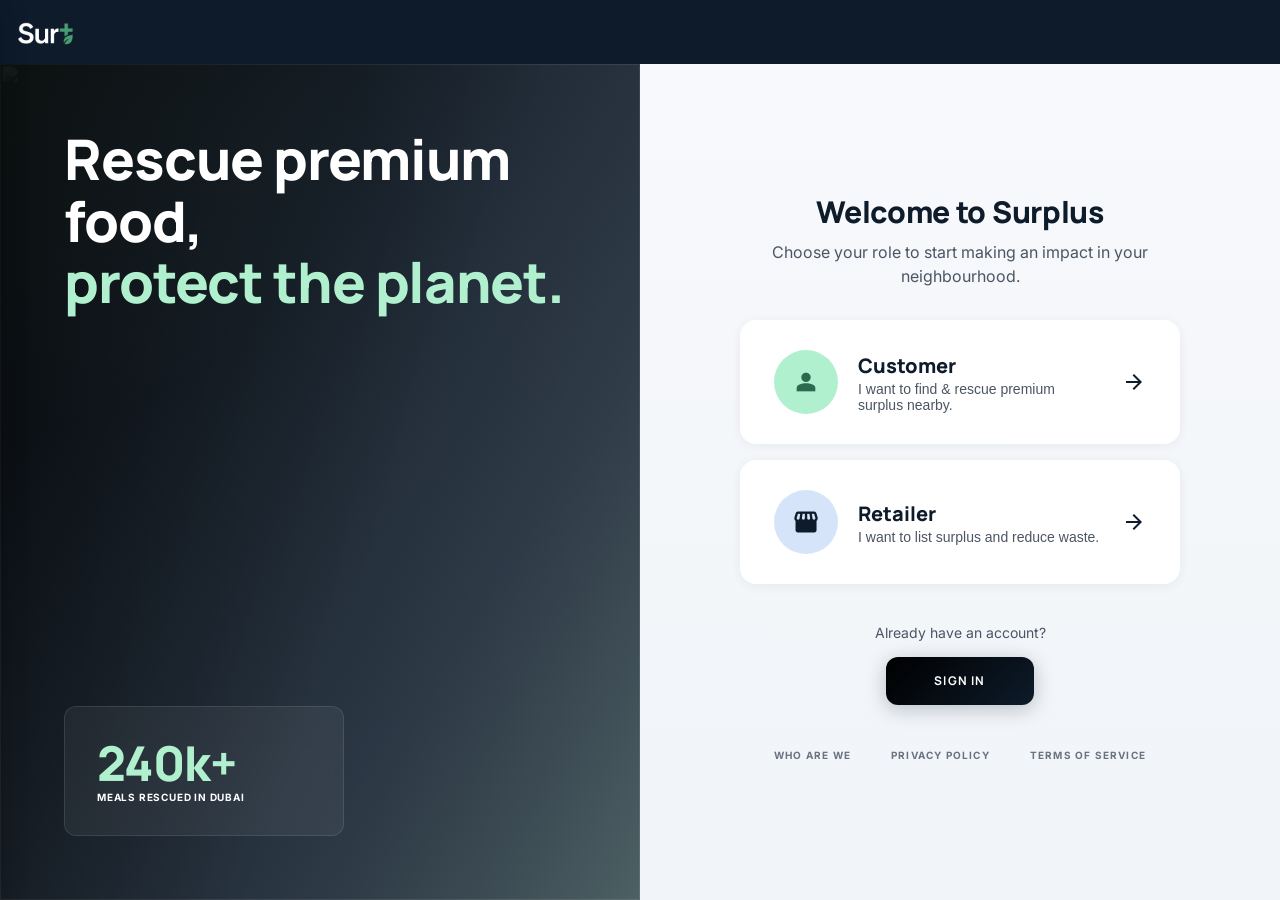
==== commit e1a19adf: "Made mobile version responsive" ====
--- a/index.html
+++ b/index.html
@@ -16,7 +16,7 @@
         rel="stylesheet" />
 
     <!-- Design System -->
-    <link rel="stylesheet" href="styles.css?v=20260423-mobile-nav-fix" />
+    <link rel="stylesheet" href="styles.css?v=20260426-checkout-limit-inline" />
 
     <style>
         /* ── Page-specific overrides / extras ─────────────── */
@@ -357,16 +357,15 @@
         .community-impact-avatar {
             position: relative;
             z-index: 1;
-            width: 3rem;
-            height: 3rem;
-            border-radius: 1rem;
+            width: auto;
+            height: auto;
             display: flex;
             align-items: center;
             justify-content: center;
-            background: rgba(255, 255, 255, 0.16);
-            border: 1px solid rgba(255, 255, 255, 0.16);
-            font-size: 1.45rem;
-            box-shadow: inset 0 1px 0 rgba(255, 255, 255, 0.18);
+            background: transparent;
+            border: none;
+            font-size: 3rem;
+            box-shadow: none;
         }
 
         .community-impact-content {
@@ -435,10 +434,10 @@
             }
 
             .community-impact-avatar {
-                width: 2.35rem;
-                height: 2.35rem;
-                border-radius: 0.8rem;
-                font-size: 1.1rem;
+                width: auto;
+                height: auto;
+                border-radius: 0;
+                font-size: 2.25rem;
                 flex-shrink: 0;
                 grid-row: 1 / span 2;
             }
@@ -540,31 +539,153 @@
             text-decoration: none;
         }
 
+        .onboarding-main {
+            display: flex;
+            flex-direction: row;
+            align-items: stretch;
+            height: calc(100vh - 64px);
+            min-height: calc(100vh - 64px);
+            overflow-x: hidden;
+            overflow-y: auto;
+            -webkit-overflow-scrolling: touch;
+        }
+
+        .onboarding-branding {
+            width: 50%;
+            display: flex;
+            flex-direction: column;
+            justify-content: space-between;
+            padding: 4rem;
+            min-height: 100%;
+        }
+
+        .onboarding-auth {
+            flex: 1;
+            background: linear-gradient(180deg, #f7f9fc 0%, #f1f4f8 100%);
+            display: flex;
+            align-items: center;
+            justify-content: center;
+            padding: 1.5rem;
+            min-height: 100%;
+        }
+
+        #page-onboarding>main.onboarding-main {
+            overflow-x: hidden;
+            overflow-y: auto;
+        }
+
         @media (max-width: 767px) {
             #page-onboarding>main {
-                background: linear-gradient(180deg, #f7f9fc 0%, #f1f4f8 100%);
+                display: grid;
+                grid-template-rows: minmax(0, auto) minmax(0, 1fr);
+                background:
+                    linear-gradient(180deg,
+                        rgba(5, 16, 28, 0.98) 0%,
+                        rgba(13, 27, 42, 0.95) 28%,
+                        rgba(26, 74, 92, 0.88) 42%,
+                        rgba(45, 106, 79, 0.36) 54%,
+                        rgba(247, 249, 252, 0.96) 66%,
+                        rgba(241, 244, 248, 1) 100%),
+                    url("https://images.unsplash.com/photo-1504674900247-0877df9cc836?auto=format&fit=crop&w=1400&q=80") center/cover no-repeat;
             }
 
             #page-onboarding>main::before {
+                inset: 0;
+                background: linear-gradient(180deg, rgba(3, 10, 18, 0.2) 0%, rgba(3, 10, 18, 0.02) 62%, rgba(255, 255, 255, 0) 100%);
+            }
+
+            .onboarding-main {
+                height: calc(100dvh - 64px);
+                min-height: calc(100dvh - 64px);
+                overflow: hidden;
+                position: relative;
+            }
+
+            .onboarding-branding {
+                width: 100%;
+                min-height: auto;
+                padding: 0.95rem 1.15rem 1.15rem;
+                gap: 0.25rem;
+                justify-content: flex-start;
+            }
+
+            .onboarding-branding h1 {
+                font-size: clamp(1.65rem, 7.2vw, 2.1rem) !important;
+                margin-bottom: 0.3rem !important;
+            }
+
+            .onboarding-branding p {
+                display: block;
+                color: rgba(255, 255, 255, 0.82) !important;
+                font-size: clamp(0.84rem, 3.4vw, 0.96rem) !important;
+                line-height: 1.42 !important;
+                max-width: 17.5rem;
+                margin-top: 0;
+            }
+
+            .onboarding-branding .stat-glass {
                 display: none;
             }
 
-            #page-onboarding>main>section:last-child {
+            .onboarding-auth {
                 background: transparent !important;
-                padding: 2rem 1.25rem 2.5rem !important;
+                align-items: stretch;
+                justify-content: flex-start;
+                min-height: auto;
+                padding: 0 1.15rem max(0.35rem, env(safe-area-inset-bottom)) !important;
+                margin-top: 0;
+                z-index: 3;
+            }
+
+            .onboarding-auth>div {
+                max-width: none !important;
+                background: rgba(247, 249, 252, 0.94);
+                border: 1px solid rgba(255, 255, 255, 0.6);
+                border-radius: 1.75rem;
+                box-shadow: 0 18px 40px rgba(13, 27, 42, 0.12);
+                backdrop-filter: blur(12px);
+                -webkit-backdrop-filter: blur(12px);
+                padding: 1rem 1rem 0.45rem;
+            }
+
+            .onboarding-auth > div > div:first-child {
+                margin-bottom: 0.9rem !important;
+            }
+
+            .onboarding-auth #role-selector {
+                gap: 0.75rem !important;
+            }
+
+            .onboarding-auth .role-card {
+                padding: 1rem 1rem;
+                gap: 0.85rem;
+            }
+
+            .onboarding-auth .role-icon-resident,
+            .onboarding-auth .role-icon-retailer {
+                width: 52px;
+                height: 52px;
+            }
+
+            .onboarding-auth .role-card [style*="font-size:1.25rem"] {
+                font-size: 1.05rem !important;
+            }
+
+            .onboarding-auth .role-card [style*="font-size:0.875rem"] {
+                font-size: 0.8rem !important;
             }
 
             .onboarding-footer {
-                margin-top: 3.25rem;
+                margin-top: 1rem;
             }
 
             .onboarding-footer-links {
-                margin-top: 2.5rem;
+                margin-top: 0.75rem;
                 gap: 0.25rem;
             }
 
             .onboarding-footer-link {
-                padding: 0.6rem 0.7rem;
+                padding: 0.5rem 0.7rem;
                 font-size: 0.58rem;
                 letter-spacing: 0.1em;
             }
@@ -736,11 +857,10 @@
         </header>
 
         <!-- Split layout -->
-        <main style="display:flex;flex-direction:row;align-items:stretch;height:calc(100vh - 64px);min-height:calc(100vh - 64px);">
-
-            <!-- LEFT: Branding (desktop only) -->
-            <section class="split-left hide-sm"
-                style="width:50%;display:flex;flex-direction:column;justify-content:space-between;padding:4rem;">
+        <main class="onboarding-main">
+
+            <!-- LEFT: Branding -->
+            <section class="split-left onboarding-branding">
                 <img class="overlay-img"
                     src="https://images.unsplash.com/photo-1542838132-92c53300491e?auto=format&fit=crop&w=1200&q=80"
                     alt="" />
@@ -751,10 +871,6 @@
                         Rescue premium food,<br />
                         <span style="color:var(--color-secondary-fixed);">protect the planet.</span>
                     </h1>
-                    <p
-                        style="color:var(--color-on-primary-container);font-size:1.125rem;max-width:380px;line-height:1.6;">
-                        Join the movement to enjoy exceptional meals from top kitchens while eliminating food waste.
-                    </p>
                 </div>
                 <div class="stat-glass" style="position:relative;z-index:2;">
                     <div
@@ -765,8 +881,7 @@
             </section>
 
             <!-- RIGHT: Role selection -->
-            <section
-                style="flex:1;background:linear-gradient(180deg, #f7f9fc 0%, #f1f4f8 100%);display:flex;align-items:center;justify-content:center;padding:1.5rem;">
+            <section class="onboarding-auth">
                 <div style="width:100%;max-width:440px;">
 
                     <!-- Heading -->
@@ -1416,14 +1531,17 @@
                                         15.00</span>
                                 </div>
                                 <!-- Stepper -->
-                                <div class="stepper">
-                                    <button class="stepper-btn minus" onclick="changeQty(-1)" aria-label="Remove one">
-                                        <span class="material-symbols-outlined" style="font-size:0.75rem;">remove</span>
-                                    </button>
-                                    <span class="stepper-count" id="cart-qty">1</span>
-                                    <button class="stepper-btn plus" onclick="changeQty(1)" aria-label="Add one">
-                                        <span class="material-symbols-outlined" style="font-size:0.75rem;">add</span>
-                                    </button>
+                                <div style="display:flex;flex-direction:column;align-items:flex-end;gap:0.35rem;">
+                                    <div class="stepper">
+                                        <button class="stepper-btn minus" onclick="changeQty(-1)" aria-label="Remove one">
+                                            <span class="material-symbols-outlined" style="font-size:0.75rem;">remove</span>
+                                        </button>
+                                        <span class="stepper-count" id="cart-qty">1</span>
+                                        <button class="stepper-btn plus" onclick="changeQty(1)" aria-label="Add one">
+                                            <span class="material-symbols-outlined" style="font-size:0.75rem;">add</span>
+                                        </button>
+                                    </div>
+                                    <p id="checkout-qty-limit" class="checkout-limit-note" aria-live="polite"></p>
                                 </div>
                             </div>
                         </div>
@@ -1504,7 +1622,7 @@
                 <div style="display:flex;flex-direction:column;gap:0.75rem;">
                     <div style="display:flex;justify-content:space-between;font-size:0.875rem;">
                         <span style="color:var(--color-on-surface-variant);">Original Price</span>
-                        <span style="color:var(--color-on-surface-variant);text-decoration:line-through;">AED
+                        <span id="checkout-original-price" style="color:var(--color-on-surface-variant);text-decoration:line-through;">AED
                             15.00</span>
                     </div>
                     <div style="display:flex;justify-content:space-between;font-size:0.875rem;">
@@ -2116,18 +2234,18 @@
                     </div>
 
                     <!-- Manager insight -->
-                    <div style="background:var(--color-secondary-fixed);border-radius:var(--radius-3xl);padding:2rem;">
-                        <div style="display:flex;align-items:center;gap:0.75rem;margin-bottom:1rem;">
+                    <div style="background:rgba(177, 240, 206, 0.48);backdrop-filter:blur(14px);-webkit-backdrop-filter:blur(14px);border:1px solid rgba(255,255,255,0.52);box-shadow:inset 0 1px 0 rgba(255,255,255,0.35), 0 10px 24px rgba(45,106,79,0.08);border-radius:var(--radius-3xl);padding:1.4rem 1.5rem;">
+                        <div style="display:flex;align-items:center;gap:0.65rem;margin-bottom:0.75rem;">
                             <div
-                                style="width:40px;height:40px;background:white;border-radius:50%;display:flex;align-items:center;justify-content:center;">
+                                style="width:36px;height:36px;background:white;border-radius:50%;display:flex;align-items:center;justify-content:center;">
                                 <span class="material-symbols-outlined"
                                     style="color:var(--color-primary-container);">lightbulb</span>
                             </div>
                             <h3
-                                style="font-family:var(--font-headline);font-weight:700;color:var(--color-primary-container);">
+                                style="font-family:var(--font-headline);font-size:1.1rem;font-weight:700;color:var(--color-primary-container);">
                                 Manager's Insight</h3>
                         </div>
-                        <p style="color:rgba(13,27,42,0.7);line-height:1.6;font-size:0.875rem;margin-bottom:1.5rem;">
+                        <p style="color:rgba(13,27,42,0.72);line-height:1.55;font-size:0.9rem;margin:0;">
                             "Your bakery items sell 40% faster on Tuesdays. We suggest increasing your <strong>flash
                                 sale duration</strong> by 45 minutes to capture late-commuter traffic."
                         </p>
@@ -2142,7 +2260,7 @@
 
 
     <!-- Scripts -->
-    <script src="app.js?v=20260423-qty-limit"></script>
+    <script src="app.js?v=20260426-checkout-limit-inline"></script>
 
     <script>
         // Show retailer sidebar on desktop
--- a/styles.css
+++ b/styles.css
@@ -1074,12 +1074,29 @@
   color: #fff;
   box-shadow: 0 1px 4px rgba(44,105,78,0.25);
 }
+.stepper-btn:disabled {
+  cursor: not-allowed;
+  opacity: 0.55;
+  transform: none;
+}
 .stepper-count {
   font-weight: 700;
   font-size: 0.8125rem;
   color: var(--primary-container);
   min-width: 1rem;
   text-align: center;
+}
+.checkout-limit-note {
+  min-height: 0.9rem;
+  font-size: 0.6875rem;
+  font-weight: 600;
+  color: var(--color-error);
+  line-height: 1.2;
+  opacity: 0;
+  transition: opacity 0.2s ease;
+}
+.checkout-limit-note.visible {
+  opacity: 1;
 }
 
 /* ── Collectible Card (Impact page) ─────────────────── */
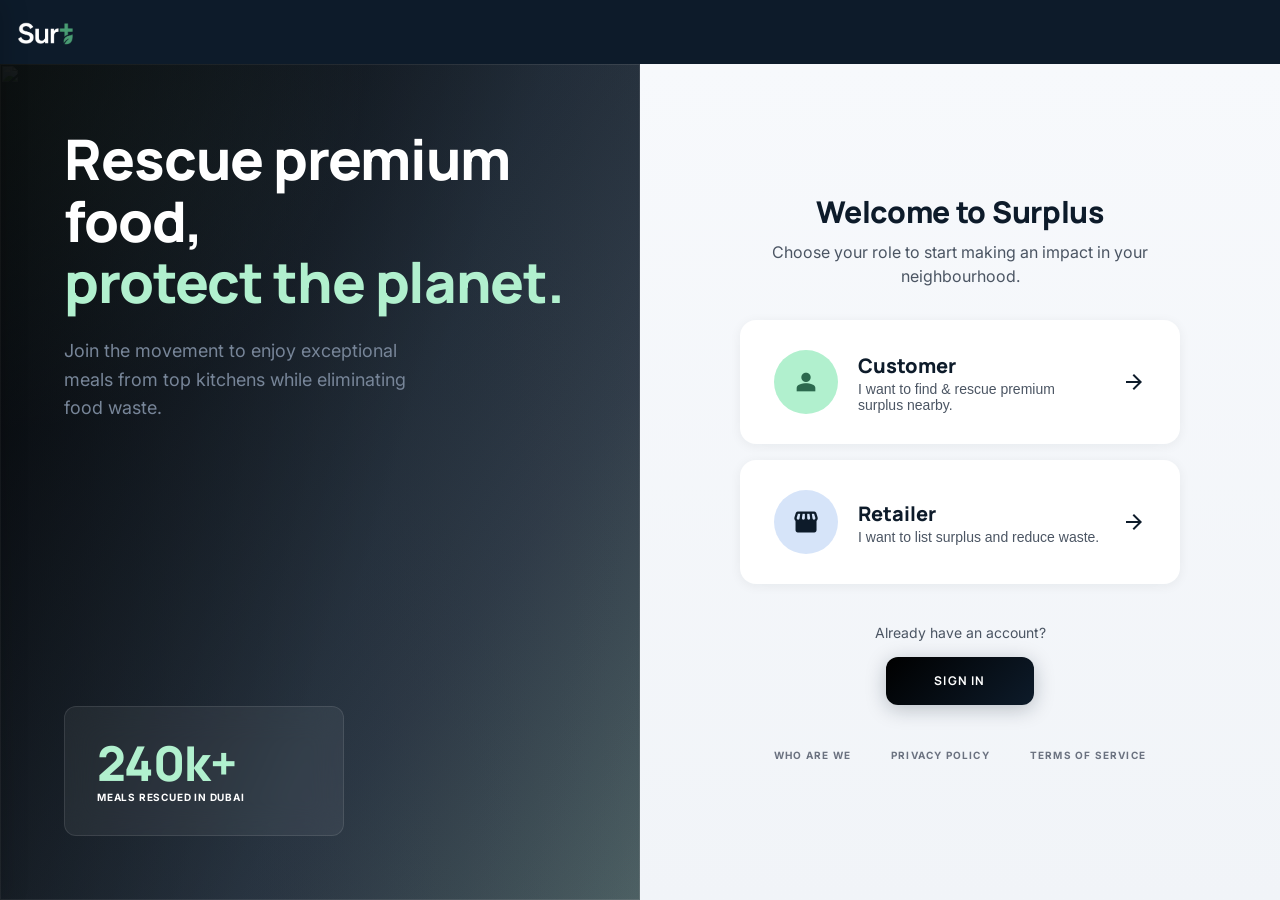
==== commit 00b0047b: "decluttered listing" ====
--- a/index.html
+++ b/index.html
@@ -576,8 +576,6 @@
 
         @media (max-width: 767px) {
             #page-onboarding>main {
-                display: grid;
-                grid-template-rows: minmax(0, auto) minmax(0, 1fr);
                 background:
                     linear-gradient(180deg,
                         rgba(5, 16, 28, 0.98) 0%,
@@ -595,32 +593,27 @@
             }
 
             .onboarding-main {
+                flex-direction: column;
                 height: calc(100dvh - 64px);
                 min-height: calc(100dvh - 64px);
                 overflow: hidden;
-                position: relative;
             }
 
             .onboarding-branding {
                 width: 100%;
                 min-height: auto;
-                padding: 0.95rem 1.15rem 1.15rem;
-                gap: 0.25rem;
+                padding: 1rem 1.25rem 10.5rem;
+                gap: 0.35rem;
                 justify-content: flex-start;
             }
 
             .onboarding-branding h1 {
-                font-size: clamp(1.65rem, 7.2vw, 2.1rem) !important;
-                margin-bottom: 0.3rem !important;
+                font-size: 2rem !important;
+                margin-bottom: 0 !important;
             }
 
             .onboarding-branding p {
-                display: block;
-                color: rgba(255, 255, 255, 0.82) !important;
-                font-size: clamp(0.84rem, 3.4vw, 0.96rem) !important;
-                line-height: 1.42 !important;
-                max-width: 17.5rem;
-                margin-top: 0;
+                display: none;
             }
 
             .onboarding-branding .stat-glass {
@@ -632,9 +625,14 @@
                 align-items: stretch;
                 justify-content: flex-start;
                 min-height: auto;
-                padding: 0 1.15rem max(0.35rem, env(safe-area-inset-bottom)) !important;
-                margin-top: 0;
+                padding: 0 1.25rem 0.35rem !important;
+                margin-top: -36rem;
+                position: relative;
                 z-index: 3;
+            }
+
+            #page-onboarding > main.onboarding-main > section.onboarding-auth {
+                min-height: 0;
             }
 
             .onboarding-auth>div {
@@ -645,11 +643,7 @@
                 box-shadow: 0 18px 40px rgba(13, 27, 42, 0.12);
                 backdrop-filter: blur(12px);
                 -webkit-backdrop-filter: blur(12px);
-                padding: 1rem 1rem 0.45rem;
-            }
-
-            .onboarding-auth > div > div:first-child {
-                margin-bottom: 0.9rem !important;
+                padding: 1rem 1rem 0.35rem;
             }
 
             .onboarding-auth #role-selector {
@@ -871,6 +865,10 @@
                         Rescue premium food,<br />
                         <span style="color:var(--color-secondary-fixed);">protect the planet.</span>
                     </h1>
+                    <p
+                        style="color:var(--color-on-primary-container);font-size:1.125rem;max-width:380px;line-height:1.6;">
+                        Join the movement to enjoy exceptional meals from top kitchens while eliminating food waste.
+                    </p>
                 </div>
                 <div class="stat-glass" style="position:relative;z-index:2;">
                     <div
@@ -1114,17 +1112,13 @@
                                 <p style="color:var(--color-on-surface-variant);font-weight:500;font-size:0.9375rem;">
                                     Organic Surplus Bag</p>
                                 <div
-                                    style="display:flex;align-items:center;gap:0.75rem;margin-top:0.375rem;font-size:0.8125rem;color:var(--color-on-surface-variant);">
+                                    style="display:flex;align-items:center;gap:0.75rem;flex-wrap:wrap;margin-top:0.375rem;font-size:0.8125rem;color:var(--color-on-surface-variant);">
                                     <span style="display:flex;align-items:center;gap:0.25rem;"><span
                                             class="material-symbols-outlined" style="font-size:1rem;">near_me</span> 0.4
                                         km</span>
                                     <span style="display:flex;align-items:center;gap:0.25rem;"><span
                                             class="material-symbols-outlined" style="font-size:1rem;">schedule</span>
                                         Best before: 24/10/26</span>
-                                </div>
-                                <div style="display:flex;align-items:center;flex-wrap:wrap;gap:0.375rem;margin-top:0.5rem;">
-                                    <span style="display:inline-flex;align-items:center;gap:0.25rem;background:#ecfdf5;color:#065f46;padding:0.2rem 0.625rem;border-radius:999px;font-size:0.6875rem;font-weight:700;"><span class="material-symbols-outlined" style="font-size:0.875rem;">local_fire_department</span>Prepared today</span>
-                                    <span style="display:inline-flex;align-items:center;gap:0.25rem;background:#eff6ff;color:#1e40af;padding:0.2rem 0.625rem;border-radius:999px;font-size:0.6875rem;font-weight:700;"><span class="material-symbols-outlined" style="font-size:0.875rem;">schedule</span>Pickup: 5–7 PM</span>
                                     <span style="display:inline-flex;align-items:center;gap:0.25rem;background:#fef3c7;color:#92400e;padding:0.2rem 0.625rem;border-radius:999px;font-size:0.6875rem;font-weight:700;"><span class="material-symbols-outlined" style="font-size:0.875rem;">inventory_2</span>3 bags left</span>
                                 </div>
                             </div>
@@ -1169,15 +1163,16 @@
                                 <p style="color:var(--color-on-surface-variant);font-weight:500;font-size:0.9375rem;">
                                     Mixed Pastry Bag (Large)</p>
                                 <div
-                                    style="display:flex;align-items:center;gap:0.75rem;margin-top:0.375rem;font-size:0.8125rem;color:var(--color-on-surface-variant);">
+                                    style="display:flex;align-items:center;gap:0.75rem;flex-wrap:wrap;margin-top:0.375rem;font-size:0.8125rem;color:var(--color-on-surface-variant);">
                                     <span style="display:flex;align-items:center;gap:0.25rem;"><span
                                             class="material-symbols-outlined" style="font-size:1rem;">near_me</span> 1.2
                                         km</span>
                                     <span style="display:flex;align-items:center;gap:0.25rem;"><span
                                             class="material-symbols-outlined" style="font-size:1rem;">schedule</span>
                                         Best before: 24/10/26</span>
-                                </div>
-                                <div style="display:flex;align-items:center;flex-wrap:wrap;gap:0.375rem;margin-top:0.5rem;">
+                                    <span style="display:inline-flex;align-items:center;gap:0.25rem;background:#fef3c7;color:#92400e;padding:0.2rem 0.625rem;border-radius:999px;font-size:0.6875rem;font-weight:700;"><span class="material-symbols-outlined" style="font-size:0.875rem;">inventory_2</span>8 bags left</span>
+                                </div>
+                                <div style="display:none;">
                                     <span style="display:inline-flex;align-items:center;gap:0.25rem;background:#ecfdf5;color:#065f46;padding:0.2rem 0.625rem;border-radius:999px;font-size:0.6875rem;font-weight:700;"><span class="material-symbols-outlined" style="font-size:0.875rem;">local_fire_department</span>Prepared today</span>
                                     <span style="display:inline-flex;align-items:center;gap:0.25rem;background:#eff6ff;color:#1e40af;padding:0.2rem 0.625rem;border-radius:999px;font-size:0.6875rem;font-weight:700;"><span class="material-symbols-outlined" style="font-size:0.875rem;">schedule</span>Pickup: 6–8 PM</span>
                                     <span style="display:inline-flex;align-items:center;gap:0.25rem;background:#fef3c7;color:#92400e;padding:0.2rem 0.625rem;border-radius:999px;font-size:0.6875rem;font-weight:700;"><span class="material-symbols-outlined" style="font-size:0.875rem;">inventory_2</span>8 bags left</span>
@@ -1738,7 +1733,7 @@
                         <div
                             style="display:flex;flex-direction:column;align-items:center;gap:1rem;flex:1;justify-content:center;">
                             <div
-                                style="position:relative;width:100px;height:100px;background:rgba(255,255,255,0.1);backdrop-filter:blur(16px);border-radius:50%;border:2px solid rgba(255,255,255,0.3);display:flex;align-items:center;justify-content:center;box-shadow:0 0 30px rgba(255,255,255,0.3);">
+                                style="position:relative;width:100px;height:100px;background:rgba(255,255,255,0.1);border-radius:50%;border:2px solid rgba(255,255,255,0.3);display:flex;align-items:center;justify-content:center;box-shadow:0 0 30px rgba(255,255,255,0.3);">
                                 <div style="position:absolute;inset:0;border-radius:50%;background:rgba(255,255,255,0.2);"
                                     class="ping-anim"></div>
                                 <span class="material-symbols-outlined icon-fill"
--- a/styles.css
+++ b/styles.css
@@ -1106,8 +1106,6 @@
   overflow: hidden;
   box-shadow: 0 20px 50px rgba(139, 92, 246, 0.3), 0 0 0 1px rgba(255, 255, 255, 0.3) inset;
   background: linear-gradient(135deg, rgba(30, 41, 59, 0.7), rgba(15, 23, 42, 0.9));
-  backdrop-filter: blur(20px);
-  -webkit-backdrop-filter: blur(20px);
   transform: perspective(1000px) rotateX(0deg) rotateY(0deg);
   transition: transform 0.4s cubic-bezier(0.4, 0, 0.2, 1), box-shadow 0.4s ease;
 }
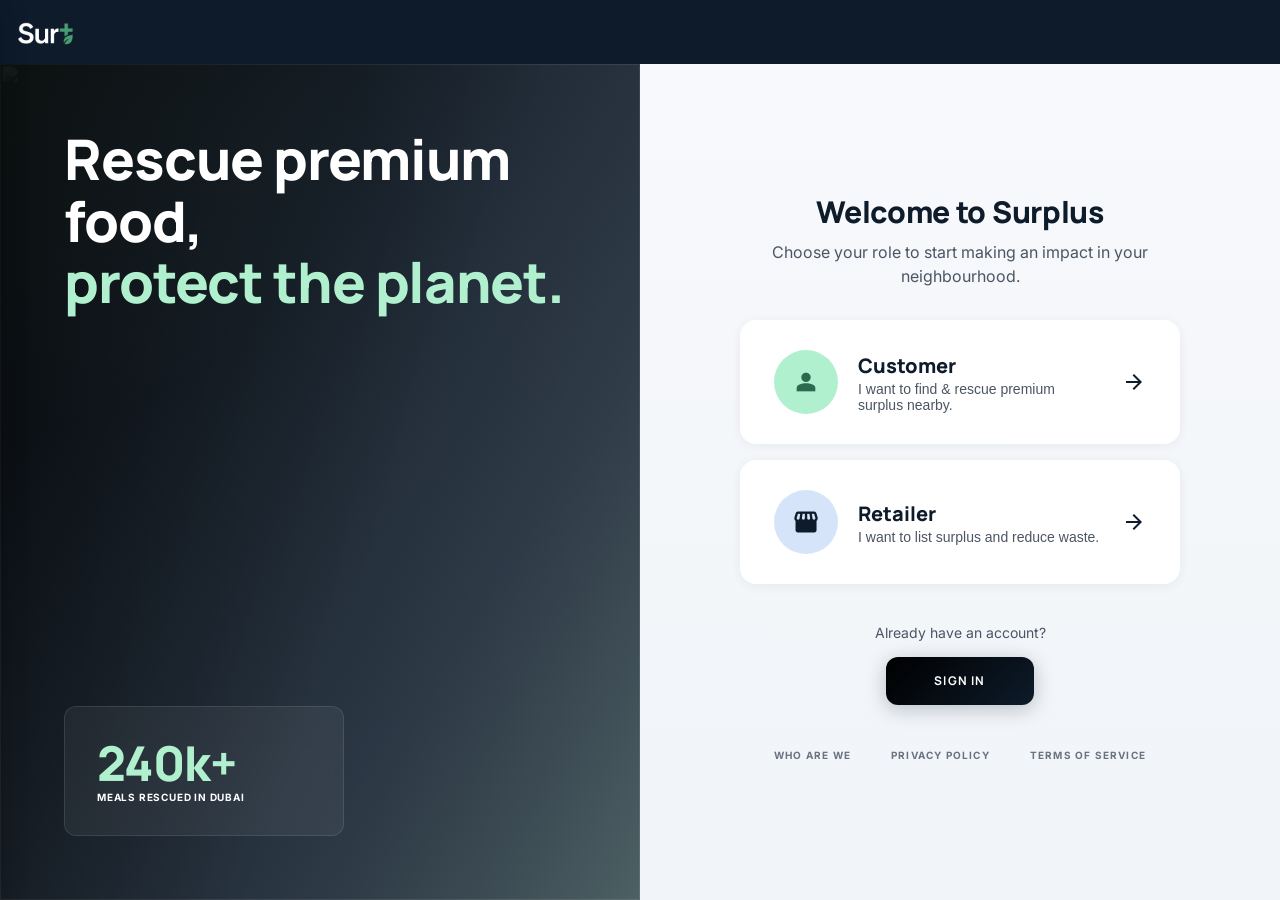
==== commit 6d7785a9: "Merge branch 'main' of https://github.com/raisa05/Sur-" ====
--- a/index.html
+++ b/index.html
@@ -576,6 +576,8 @@
 
         @media (max-width: 767px) {
             #page-onboarding>main {
+                display: grid;
+                grid-template-rows: minmax(0, auto) minmax(0, 1fr);
                 background:
                     linear-gradient(180deg,
                         rgba(5, 16, 28, 0.98) 0%,
@@ -593,27 +595,32 @@
             }
 
             .onboarding-main {
-                flex-direction: column;
                 height: calc(100dvh - 64px);
                 min-height: calc(100dvh - 64px);
                 overflow: hidden;
+                position: relative;
             }
 
             .onboarding-branding {
                 width: 100%;
                 min-height: auto;
-                padding: 1rem 1.25rem 10.5rem;
-                gap: 0.35rem;
+                padding: 0.95rem 1.15rem 1.15rem;
+                gap: 0.25rem;
                 justify-content: flex-start;
             }
 
             .onboarding-branding h1 {
-                font-size: 2rem !important;
-                margin-bottom: 0 !important;
+                font-size: clamp(1.65rem, 7.2vw, 2.1rem) !important;
+                margin-bottom: 0.3rem !important;
             }
 
             .onboarding-branding p {
-                display: none;
+                display: block;
+                color: rgba(255, 255, 255, 0.82) !important;
+                font-size: clamp(0.84rem, 3.4vw, 0.96rem) !important;
+                line-height: 1.42 !important;
+                max-width: 17.5rem;
+                margin-top: 0;
             }
 
             .onboarding-branding .stat-glass {
@@ -625,14 +632,9 @@
                 align-items: stretch;
                 justify-content: flex-start;
                 min-height: auto;
-                padding: 0 1.25rem 0.35rem !important;
-                margin-top: -36rem;
-                position: relative;
+                padding: 0 1.15rem max(0.35rem, env(safe-area-inset-bottom)) !important;
+                margin-top: 0;
                 z-index: 3;
-            }
-
-            #page-onboarding > main.onboarding-main > section.onboarding-auth {
-                min-height: 0;
             }
 
             .onboarding-auth>div {
@@ -643,7 +645,11 @@
                 box-shadow: 0 18px 40px rgba(13, 27, 42, 0.12);
                 backdrop-filter: blur(12px);
                 -webkit-backdrop-filter: blur(12px);
-                padding: 1rem 1rem 0.35rem;
+                padding: 1rem 1rem 0.45rem;
+            }
+
+            .onboarding-auth > div > div:first-child {
+                margin-bottom: 0.9rem !important;
             }
 
             .onboarding-auth #role-selector {
@@ -865,10 +871,6 @@
                         Rescue premium food,<br />
                         <span style="color:var(--color-secondary-fixed);">protect the planet.</span>
                     </h1>
-                    <p
-                        style="color:var(--color-on-primary-container);font-size:1.125rem;max-width:380px;line-height:1.6;">
-                        Join the movement to enjoy exceptional meals from top kitchens while eliminating food waste.
-                    </p>
                 </div>
                 <div class="stat-glass" style="position:relative;z-index:2;">
                     <div
